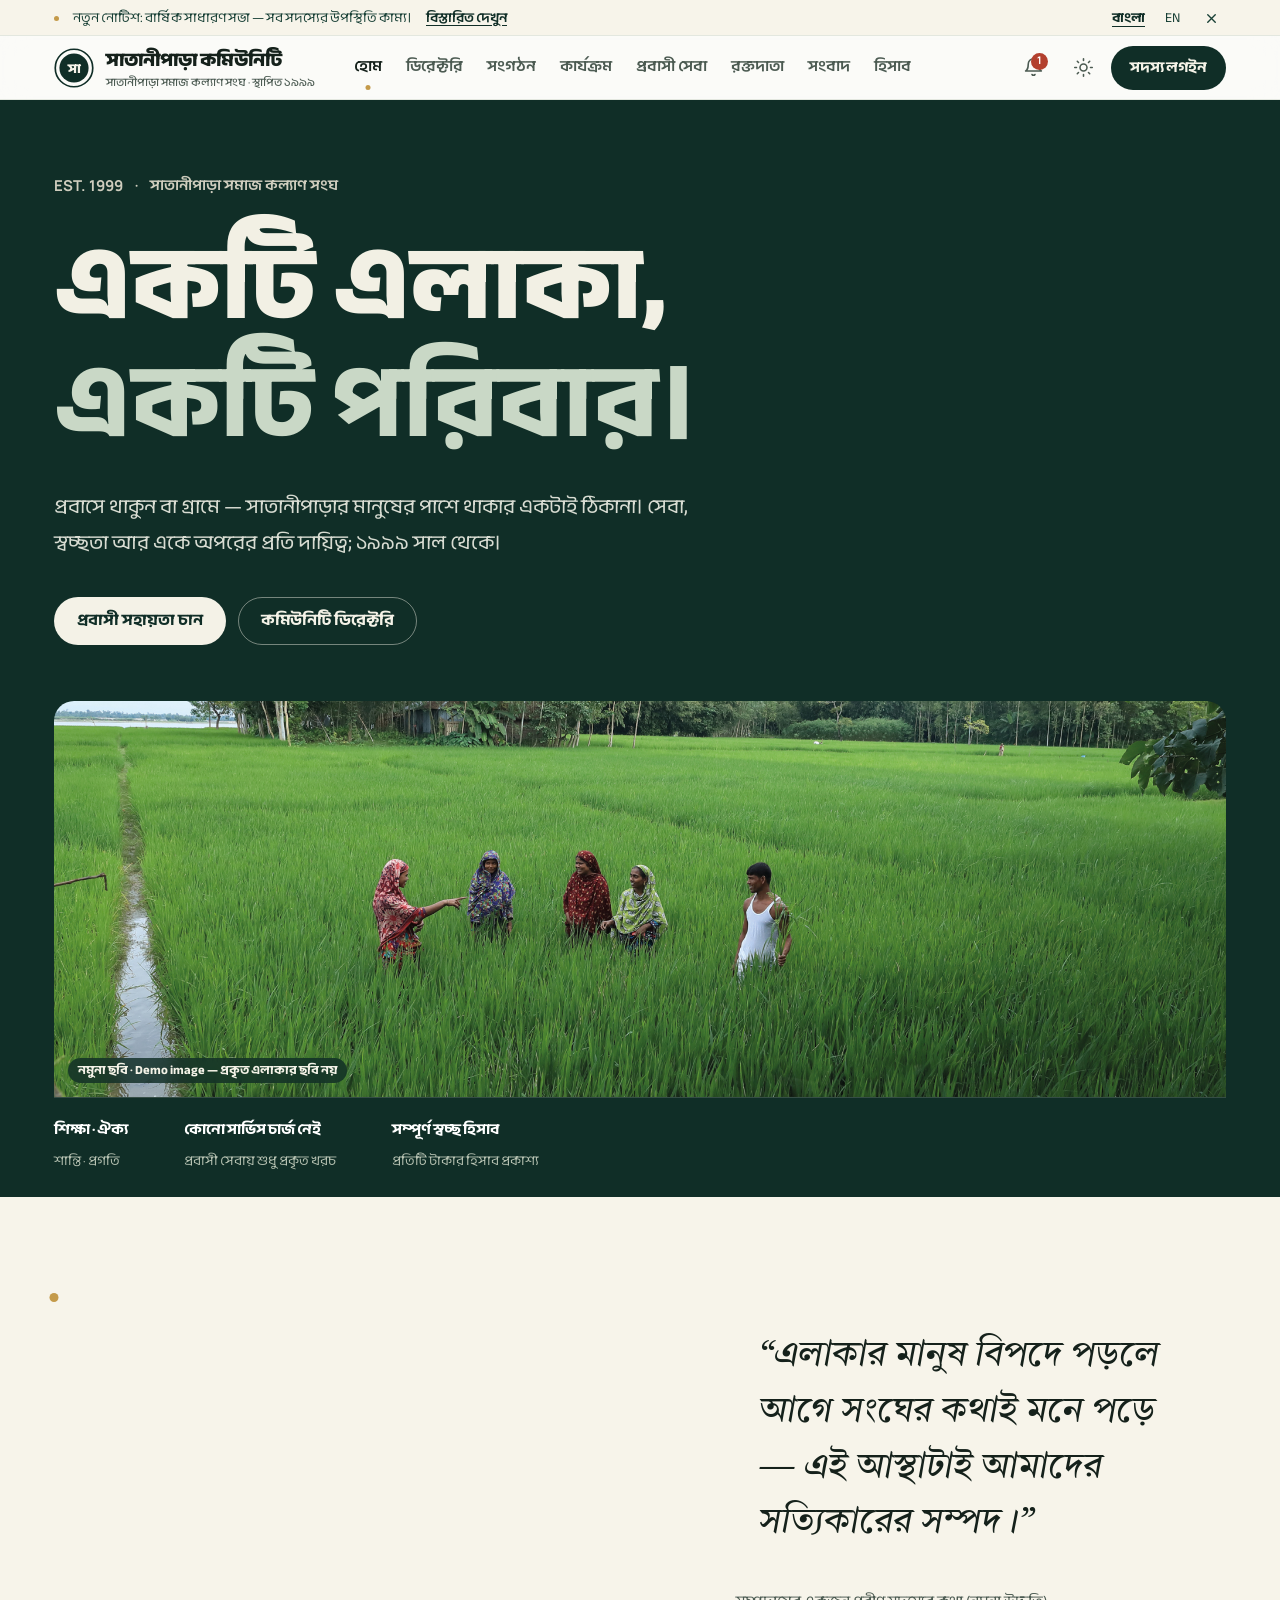
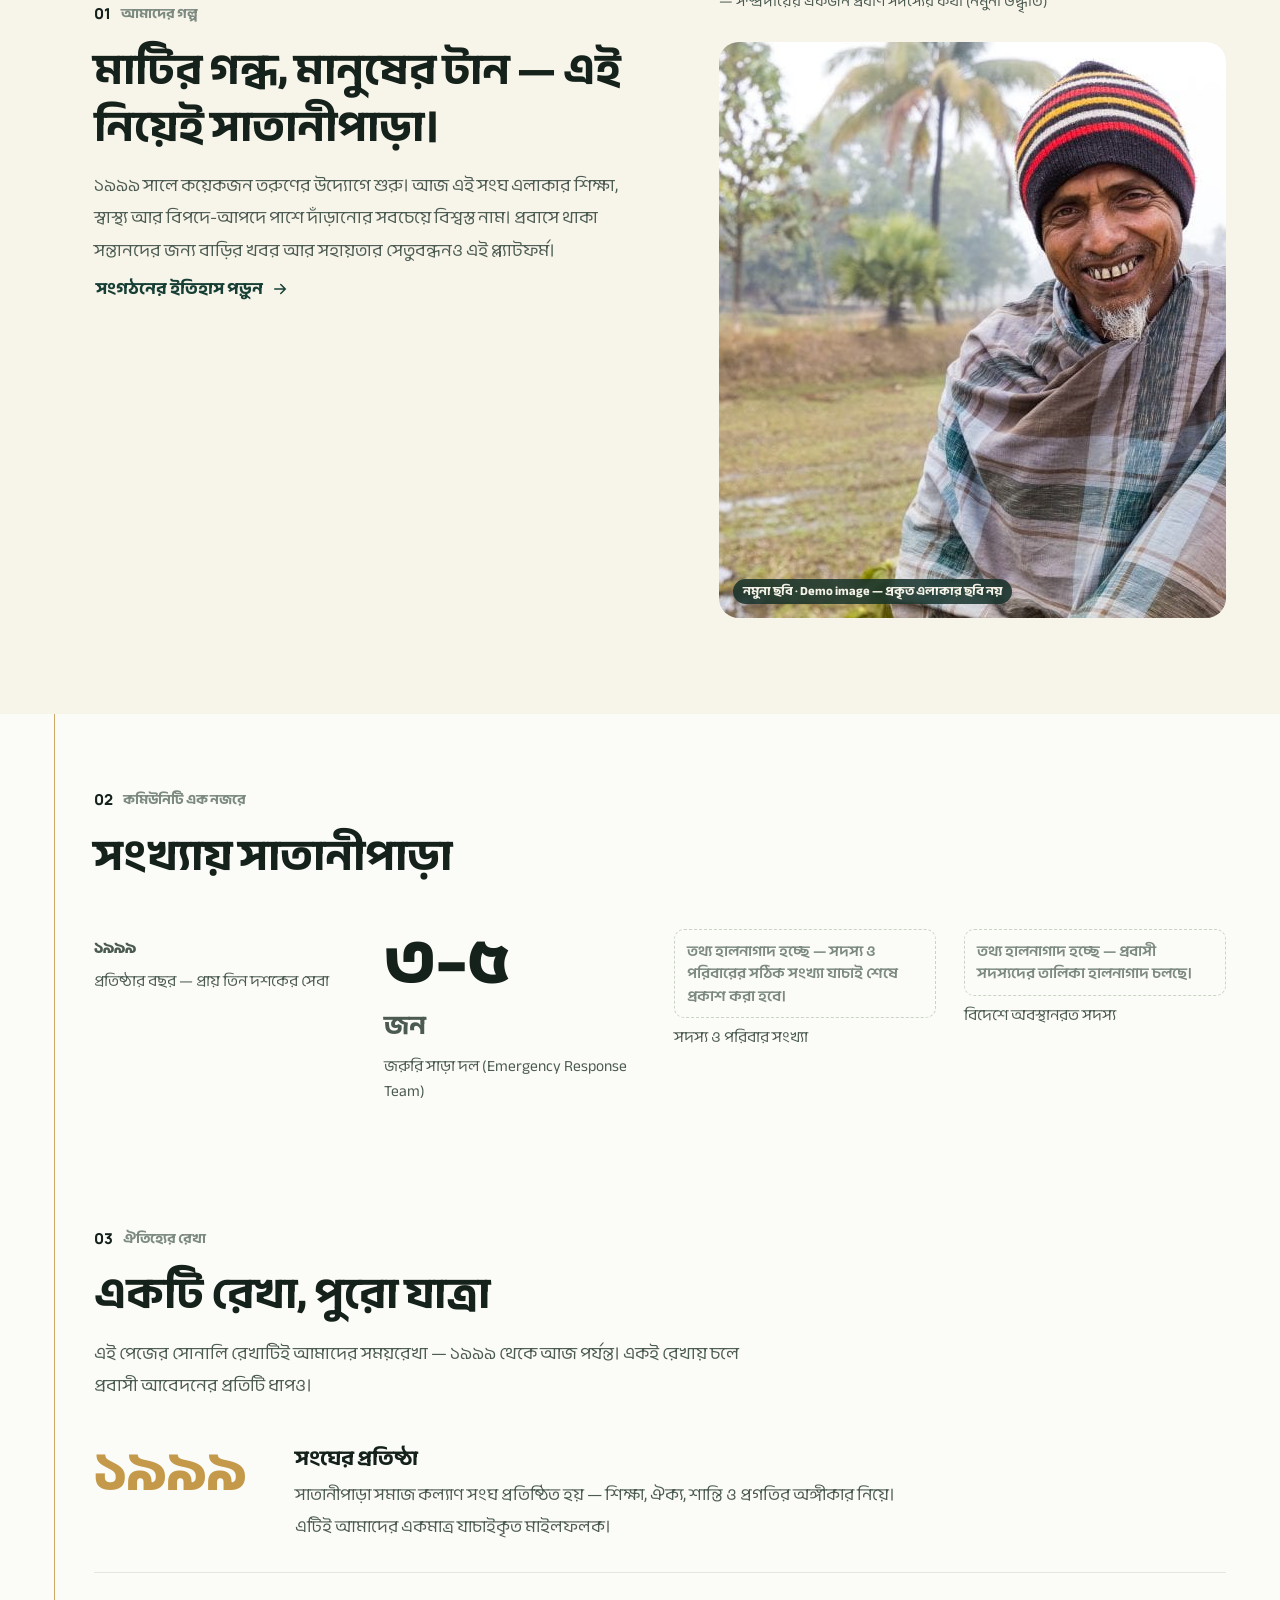
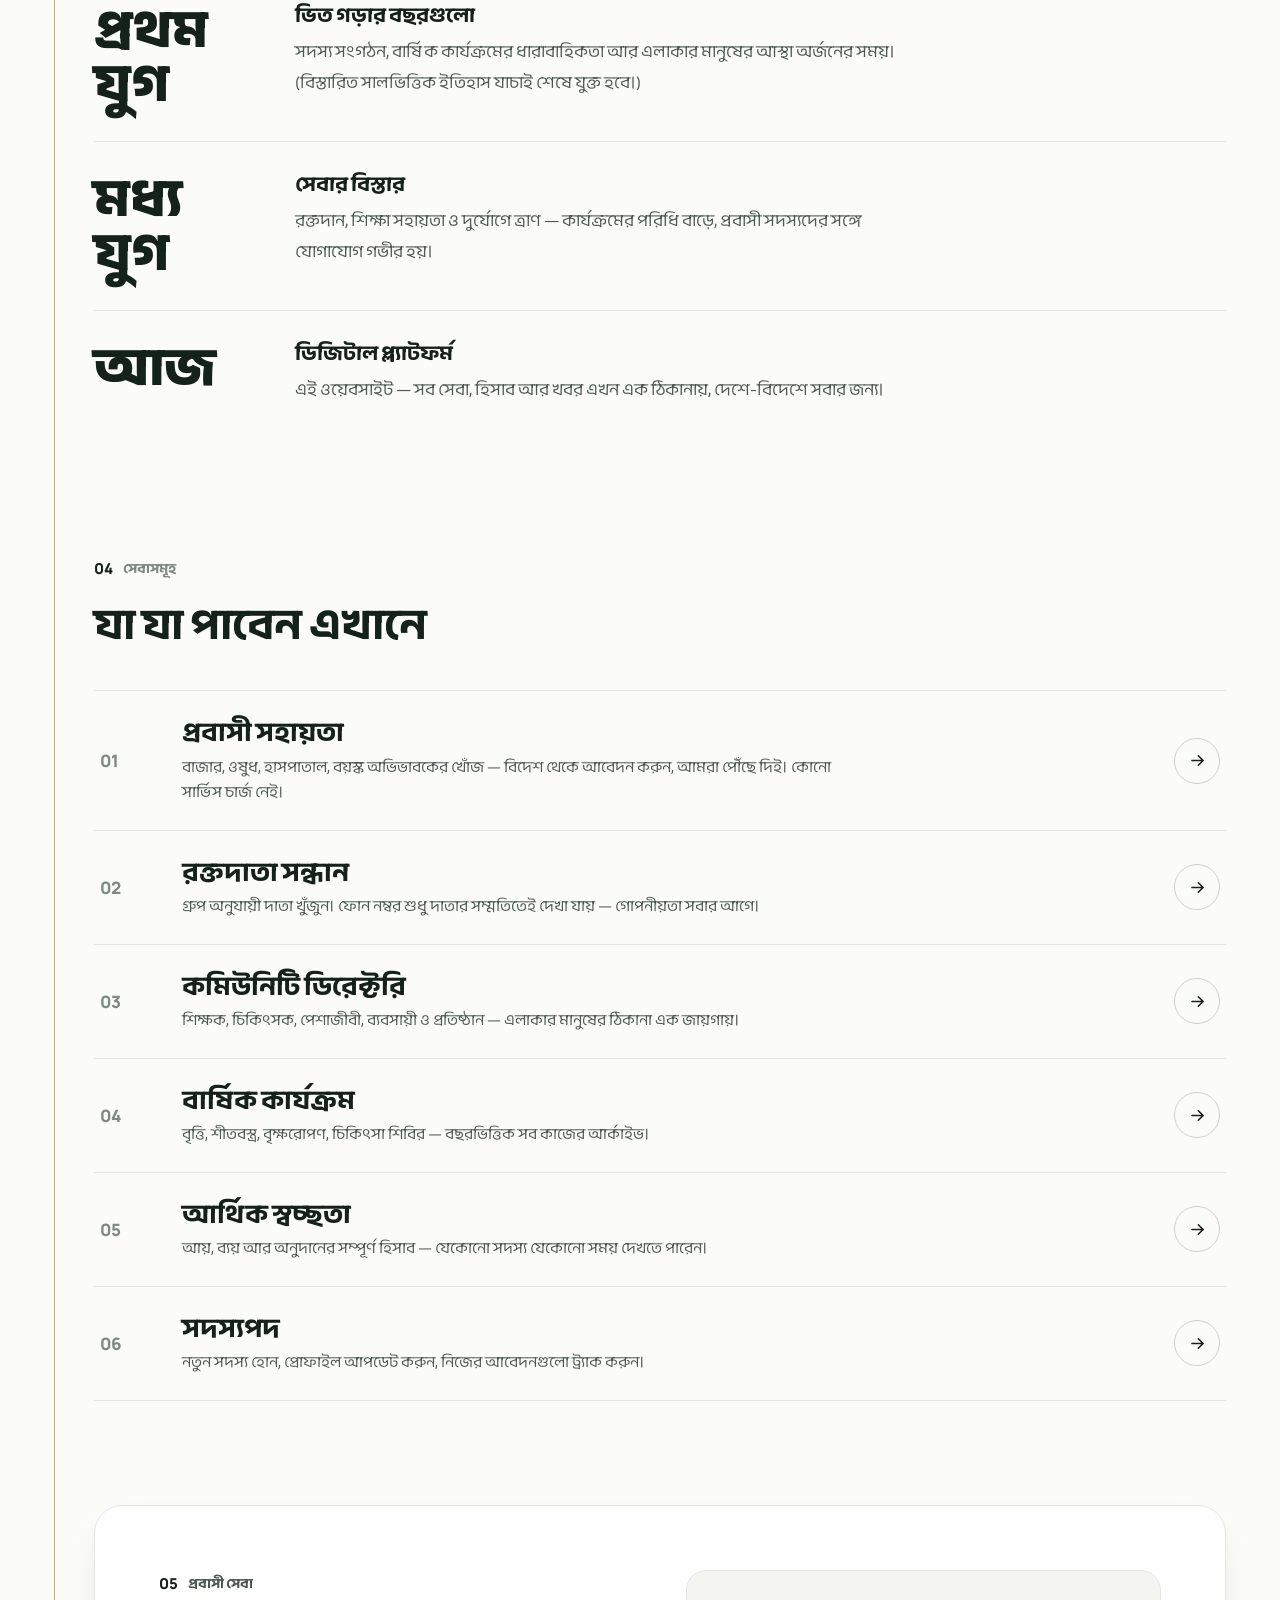
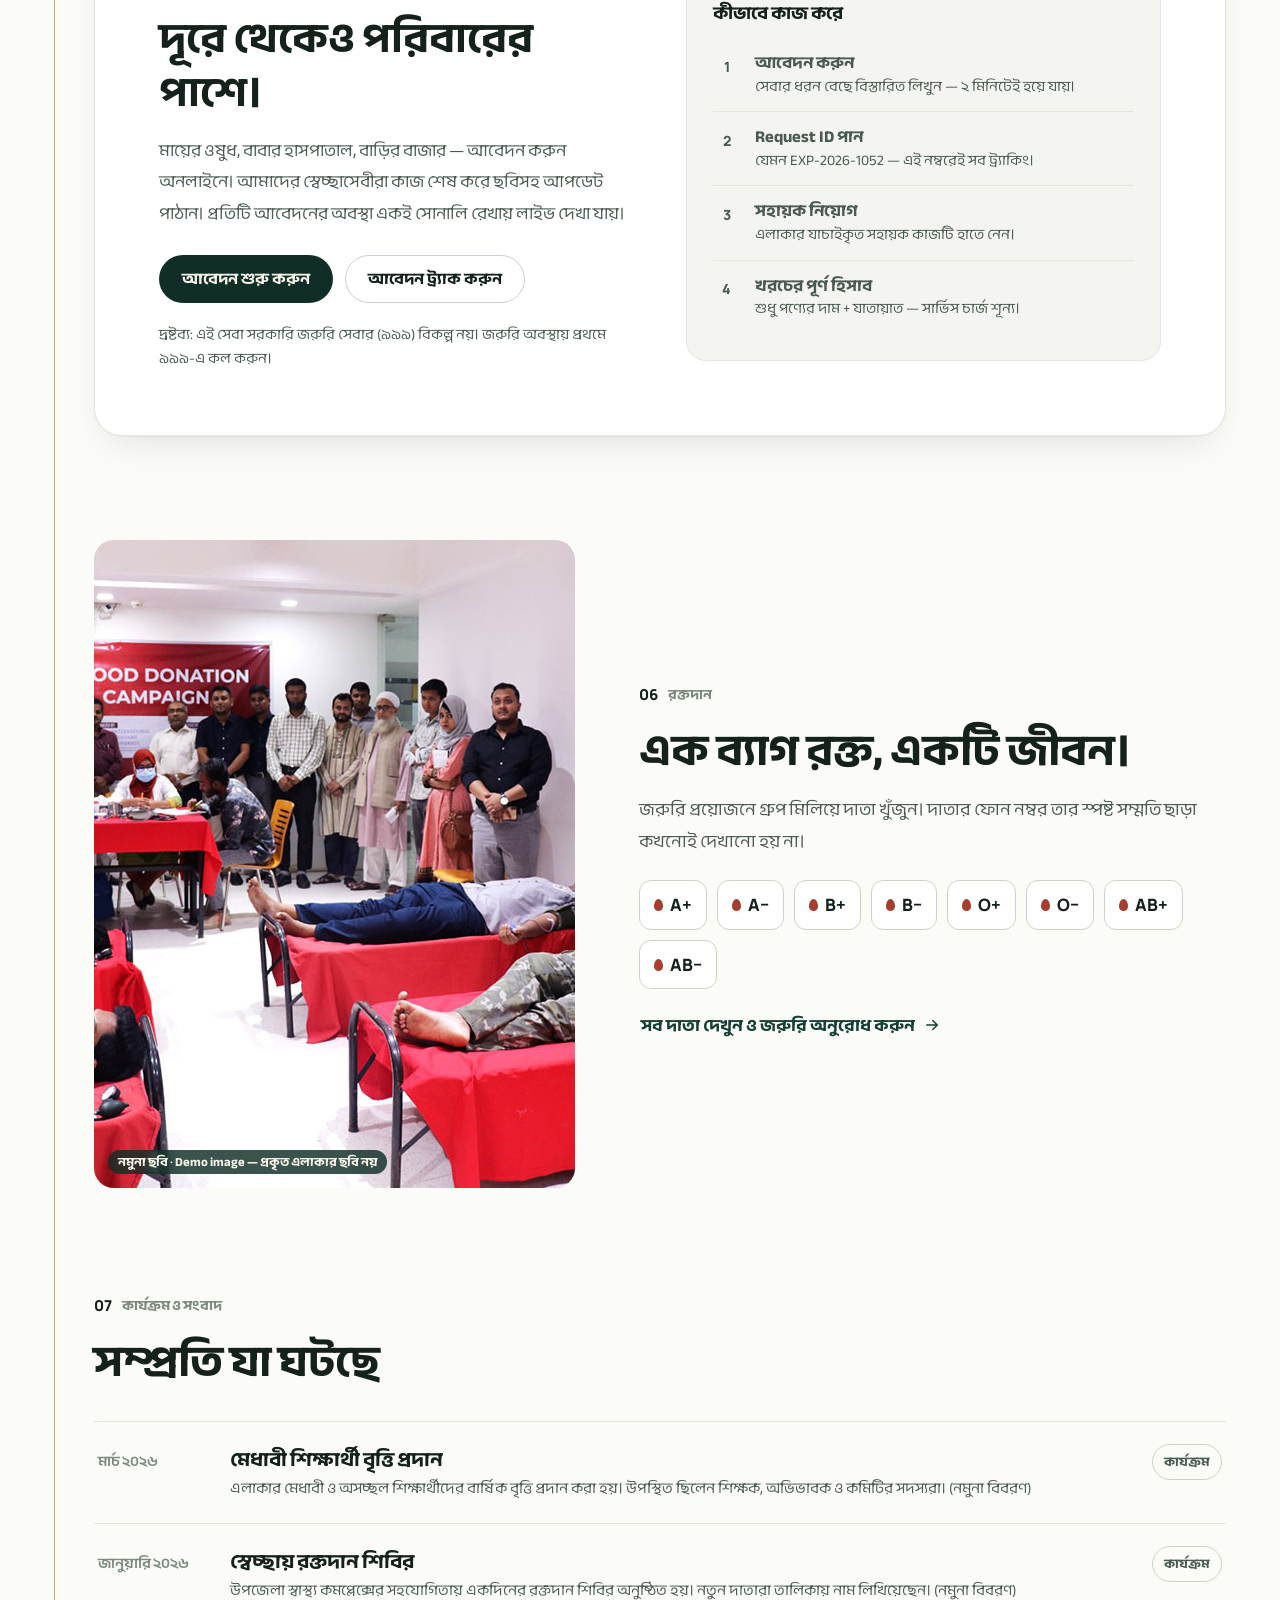
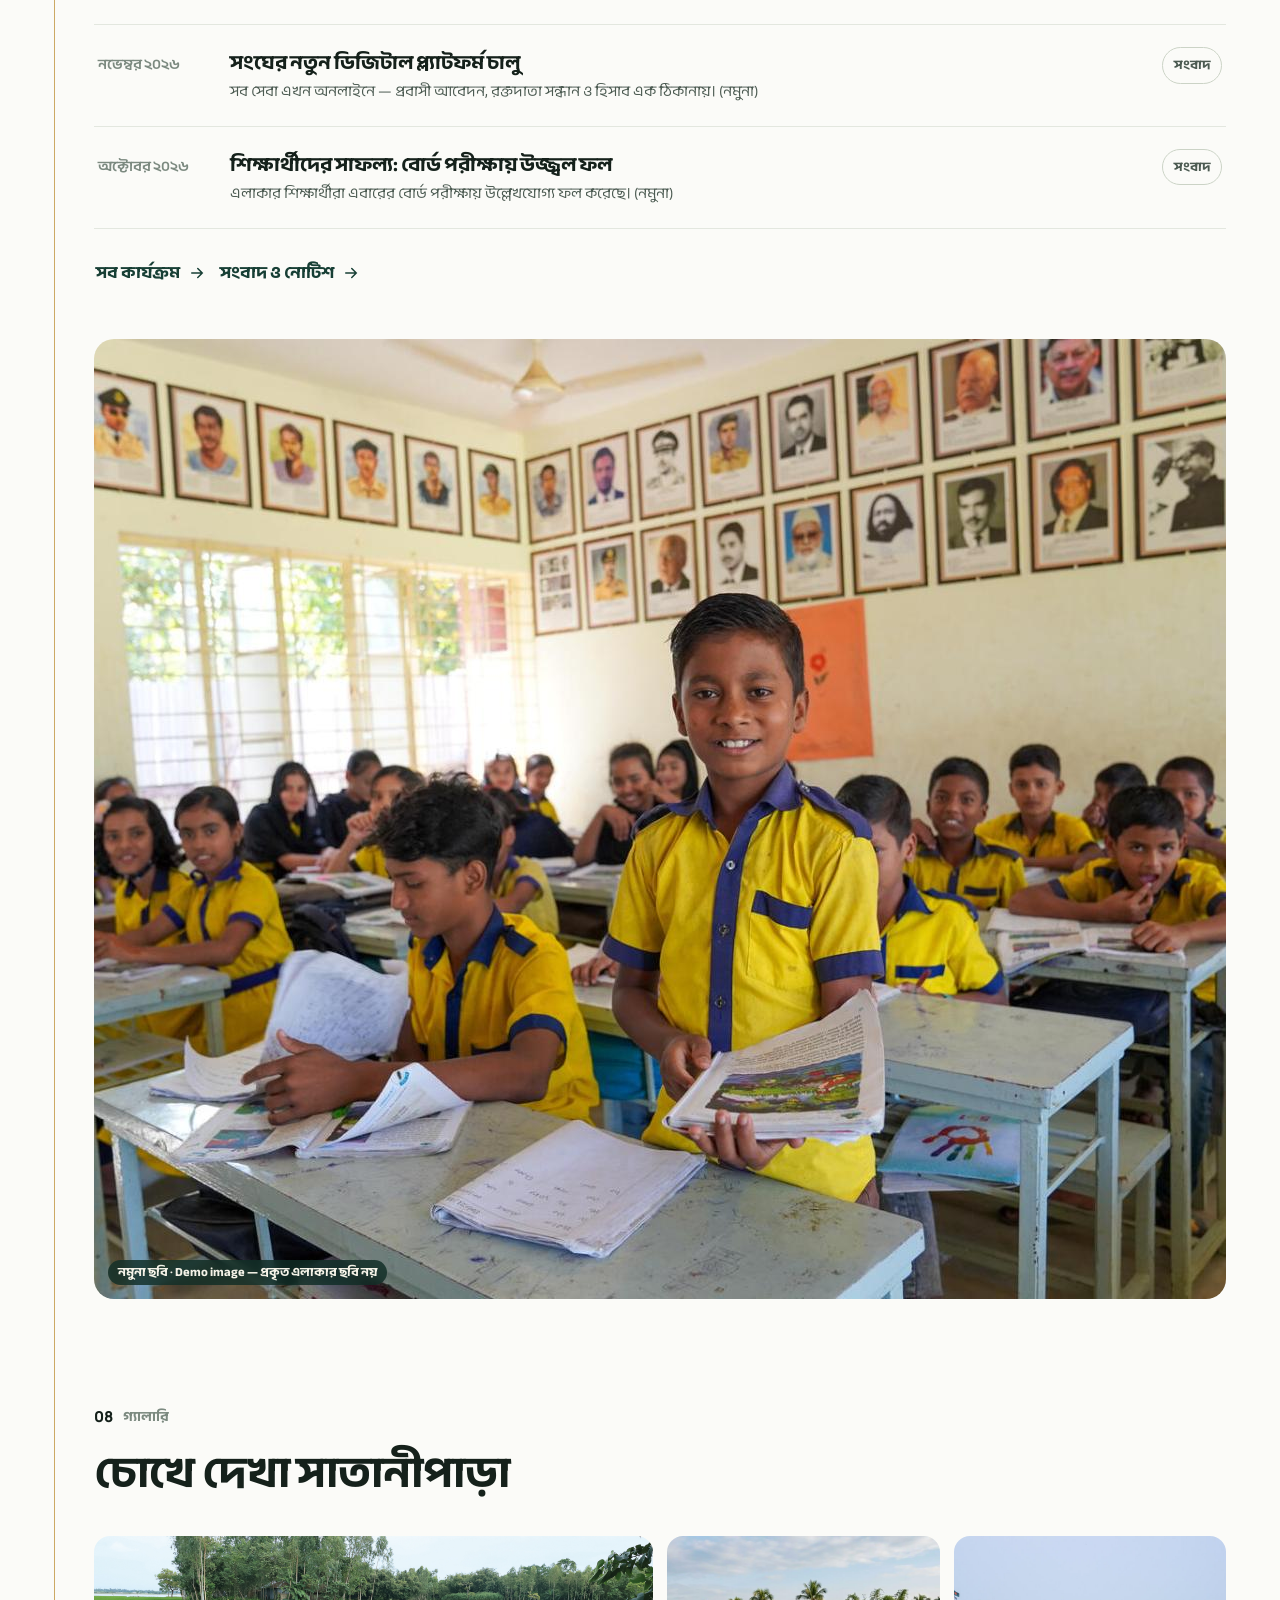
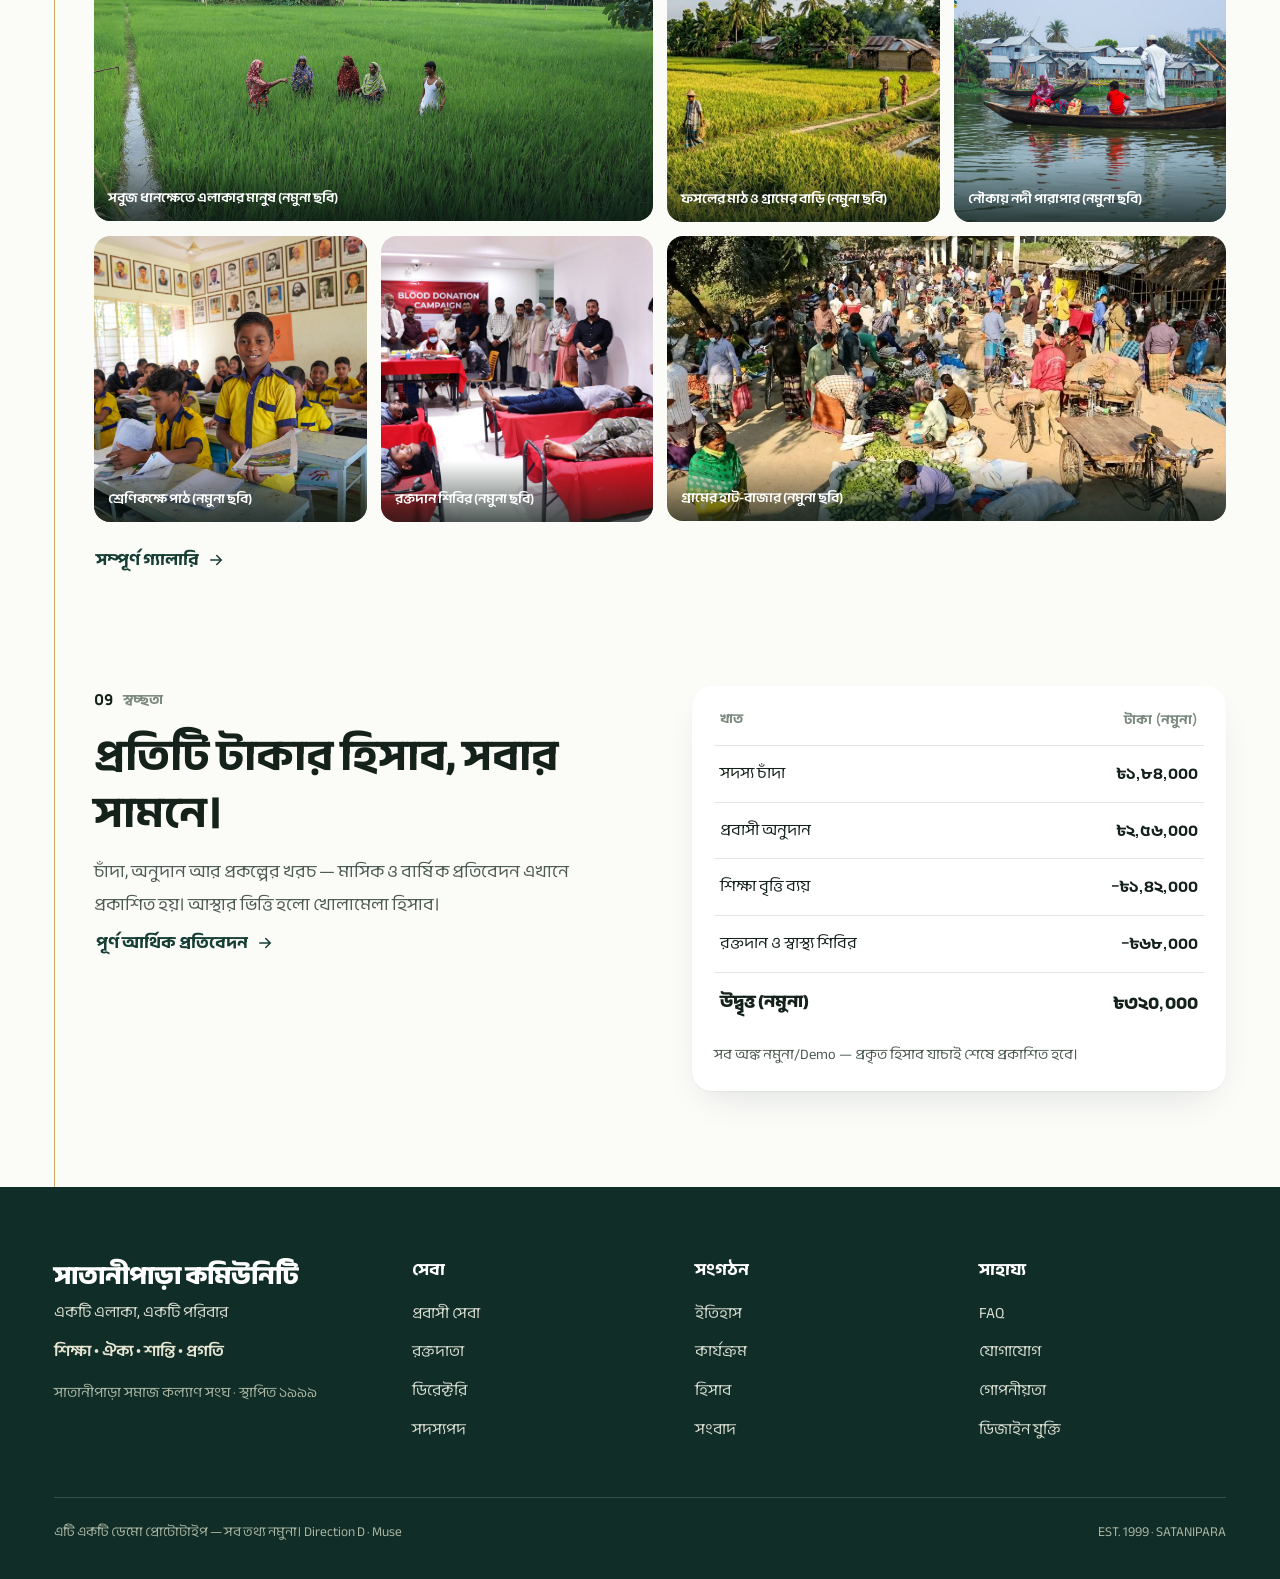
==== index.html @ 5dd30380 "Publish Direction D prototype as index.html" ====
<!doctype html>
<html lang="bn" data-theme="light">
<head>
<meta charset="utf-8" />
<meta name="viewport" content="width=device-width, initial-scale=1, viewport-fit=cover" />
<meta name="color-scheme" content="light dark" />
<link rel="icon" href="data:," />
<title>সাতানীপাড়া কমিউনিটি — Satanipara Community · Direction D</title>
<style>
/* Self-hosted type (SIL OFL): Anek Bangla variable · Tiro Bangla italic · Manrope variable */
@font-face{font-family:'Anek Bangla';font-style:normal;font-weight:100 900;font-stretch:62% 100%;font-display:swap;src:url([data-uri]) format('woff2');unicode-range:U+0951-0952, U+0964-0965, U+0980-09FE, U+1CD0, U+1CD2, U+1CD5-1CD6, U+1CD8, U+1CE1, U+1CEA, U+1CED, U+1CF2, U+1CF5-1CF7, U+200C-200D, U+20B9, U+25CC, U+A8F1, U+11DF0-11DF1;}
@font-face{font-family:'Anek Bangla';font-style:normal;font-weight:100 900;font-stretch:62% 100%;font-display:swap;src:url([data-uri]) format('woff2');unicode-range:U+0000-00FF, U+0131, U+0152-0153, U+02BB-02BC, U+02C6, U+02DA, U+02DC, U+0304, U+0308, U+0329, U+2000-206F, U+20AC, U+2122, U+2191, U+2193, U+2212, U+2215, U+FEFF, U+FFFD;}
@font-face{font-family:'Tiro Bangla';font-style:italic;font-weight:400;font-display:swap;src:url([data-uri]) format('woff2');unicode-range:U+0951-0952, U+0964-0965, U+0980-09FE, U+1CD0, U+1CD2, U+1CD5-1CD6, U+1CD8, U+1CE1, U+1CEA, U+1CED, U+1CF2, U+1CF5-1CF7, U+200C-200D, U+20B9, U+25CC, U+A8F1, U+11DF0-11DF1;}
@font-face{font-family:'Tiro Bangla';font-style:italic;font-weight:400;font-display:swap;src:url([data-uri]) format('woff2');unicode-range:U+0000-00FF, U+0131, U+0152-0153, U+02BB-02BC, U+02C6, U+02DA, U+02DC, U+0304, U+0308, U+0329, U+2000-206F, U+20AC, U+2122, U+2191, U+2193, U+2212, U+2215, U+FEFF, U+FFFD;}
@font-face{font-family:'Manrope';font-style:normal;font-weight:400 800;font-display:swap;src:url([data-uri]) format('woff2');unicode-range:U+0000-00FF, U+0131, U+0152-0153, U+02BB-02BC, U+02C6, U+02DA, U+02DC, U+0304, U+0308, U+0329, U+2000-206F, U+20AC, U+2122, U+2191, U+2193, U+2212, U+2215, U+FEFF, U+FFFD;}
</style>
<style>
/* ============ DIRECTION D — DESIGN TOKENS ============ */
:root{
  --bg:#FBFBF8;            /* cool white — default ground */
  --surface:#FFFFFF;       /* product sheets */
  --surface-2:#F4F5F0;
  --ivory:#F7F4EA;          /* story material only, capped */
  --forest:#102E27;         /* deep forest field */
  --forest-2:#173F35;
  --ink:#15211B;
  --ink-2:#4C5B52;
  --ink-3:#7C8A80;
  --line:#E3E7DF;
  --line-strong:#CBD3C6;
  --gold:#C49A4A;           /* the Meridian + point accents only */
  --gold-on-forest:#E4C98F;
  --red:#A63D2F;            /* blood group marks only */
  --ok:#2E7D4F;
  --warn:#9A6B12;
  --err:#B3402E;
  --shadow-sheet:0 1px 2px rgba(16,46,39,.05),0 16px 40px -16px rgba(16,46,39,.14);
  --shadow-pop:0 8px 32px -8px rgba(16,46,39,.22);
  --r-sheet:20px; --r-md:14px; --r-sm:10px;
  --font-bn:'Anek Bangla','Noto Sans Bengali','Hind Siliguri',sans-serif;
  --font-en:'Manrope','Anek Bangla',sans-serif;
  --font-quote:'Tiro Bangla','Noto Serif Bengali',serif;
  --nav-h:64px;
  --ease:cubic-bezier(.22,.8,.28,1);
}
:root[data-theme="dark"]{
  --bg:#0C130F; --surface:#131D17; --surface-2:#182420;
  --ivory:#17231C;
  --ink:#EDF2EC; --ink-2:#A9B8AD; --ink-3:#7E8F83;
  --line:#223128; --line-strong:#31453A;
  --shadow-sheet:0 1px 2px rgba(0,0,0,.4),0 16px 40px -16px rgba(0,0,0,.5);
  --shadow-pop:0 8px 32px -8px rgba(0,0,0,.6);
}
*{box-sizing:border-box}
[hidden]{display:none !important}
html{scroll-behavior:smooth}
html:focus-within{scroll-behavior:smooth}
body{
  margin:0;background:var(--bg);color:var(--ink);
  font-family:var(--font-bn);font-size:17px;line-height:1.85;font-weight:400;
  -webkit-font-smoothing:antialiased;text-rendering:optimizeLegibility;
}
[lang="en"] body,body.en{font-family:var(--font-en)}
img{max-width:100%;display:block}
a{color:inherit}
button{font:inherit;cursor:pointer;background:none;border:0;color:inherit}
input,select,textarea{font:inherit;color:inherit}
:focus{outline:none}
:focus-visible{outline:2px solid var(--forest-2);outline-offset:3px;border-radius:4px}
.on-forest :focus-visible{outline-color:var(--gold-on-forest)}
::selection{background:var(--forest);color:var(--ivory)}
h1,h2,h3,h4{margin:0;font-weight:700;line-height:1.28}
p{margin:0}
.wrap{max-width:1220px;margin-inline:auto;padding-inline:24px}
@media(max-width:640px){.wrap{padding-inline:18px}}
.skip{position:absolute;left:-999px;top:0;background:var(--forest);color:#fff;padding:10px 18px;z-index:200;border-radius:0 0 10px 0}
.skip:focus{left:0}

/* ============ ANNOUNCEMENT + NAV ============ */
.strip{background:var(--ivory);color:var(--forest-2);font-size:13.5px;line-height:1.5;height:36px;border-bottom:1px solid var(--line)}
:root[data-theme="dark"] .strip{background:#F7F4EA;color:#173F35} /* spec: ivory ground in both themes */
.strip .wrap{display:flex;align-items:center;gap:14px;height:36px;padding-block:0}
.strip .dotsep{width:5px;height:5px;border-radius:50%;background:var(--gold);flex:none} /* point accent */
.strip a{color:var(--forest);text-decoration:underline;text-underline-offset:3px;font-weight:600}
.strip .strip-right{margin-left:auto;display:flex;gap:16px;align-items:center;flex:none}
.strip button{color:var(--forest-2);font-size:13.5px;padding:4px 2px;min-height:30px}
.strip button[aria-pressed="true"]{color:var(--forest);font-weight:700;text-decoration:underline;text-underline-offset:4px}
.strip .strip-dismiss{width:30px;height:30px;min-height:30px;border-radius:50%;display:inline-flex;align-items:center;justify-content:center;flex:none;padding:0}
.strip .strip-dismiss:hover{background:rgba(16,46,39,.08)}
.strip .strip-dismiss svg{width:15px;height:15px}
@media(max-width:640px){.strip .strip-note{flex:1;min-width:0;white-space:nowrap;overflow:hidden;text-overflow:ellipsis}.strip .wrap{gap:10px}}

header.nav{
  position:sticky;top:0;z-index:90;height:var(--nav-h);
  background:color-mix(in srgb,var(--bg) 82%,transparent);
  backdrop-filter:blur(14px);-webkit-backdrop-filter:blur(14px);
  border-bottom:1px solid var(--line);
}
.nav-in{max-width:1220px;margin-inline:auto;padding-inline:24px;height:100%;display:flex;align-items:center;gap:20px}
.brand{display:flex;align-items:center;gap:12px;text-decoration:none;flex:none;min-height:48px}
.crest{width:40px;height:40px;flex:none}
.brand-name{font-weight:800;font-size:19px;line-height:1.15;letter-spacing:0}
.brand-sub{display:block;font-size:11.5px;color:var(--ink-2);line-height:1.2;font-weight:500}
.brand>span{min-width:0}
nav.main{display:flex;gap:2px;margin-left:8px}
nav.main a{
  position:relative;text-decoration:none;font-size:15.5px;font-weight:600;color:var(--ink-2);
  padding:10px 11px;min-height:44px;display:inline-flex;align-items:center;border-radius:8px;white-space:nowrap;
}
nav.main a:hover{color:var(--ink)}
nav.main a.active{color:var(--ink)}
nav.main a.active::after{content:"";position:absolute;left:50%;bottom:2px;transform:translateX(-50%);width:5px;height:5px;border-radius:50%;background:var(--gold)} /* active-nav dot */
.nav-actions{margin-left:auto;display:flex;align-items:center;gap:6px;flex:none}
.icon-btn{width:44px;height:44px;border-radius:50%;display:inline-flex;align-items:center;justify-content:center;color:var(--ink-2);position:relative}
.icon-btn:hover{background:var(--surface-2);color:var(--ink)}
.icon-btn svg{width:21px;height:21px}
.badge{position:absolute;top:7px;right:7px;min-width:17px;height:17px;border-radius:9px;background:var(--err);color:#fff;font-size:10.5px;font-weight:700;display:flex;align-items:center;justify-content:center;padding:0 4px;font-family:var(--font-en)}
.btn{
  display:inline-flex;align-items:center;justify-content:center;gap:9px;
  min-height:48px;padding:10px 22px;border-radius:999px;font-weight:700;font-size:16px;
  text-decoration:none;border:1px solid transparent;transition:transform .18s var(--ease),background .18s,border-color .18s;
  line-height:1.3;
}
.btn:active{transform:scale(.985)}
.btn-forest{background:var(--forest);color:#F4F2E7}
.btn-forest:hover{background:var(--forest-2)}
.btn-ghost{background:transparent;border-color:var(--line-strong);color:var(--ink)}
.btn-ghost:hover{border-color:var(--ink-3)}
.btn-light{background:#F4F2E7;color:var(--forest)}
.btn-light:hover{background:#fff}
.btn-outline-light{background:transparent;border-color:rgba(244,242,231,.45);color:#F4F2E7}
.btn-outline-light:hover{border-color:#F4F2E7}
.btn-sm{min-height:44px;padding:8px 18px;font-size:15px}
.btn-block{width:100%}
.btn[disabled]{opacity:.55;cursor:not-allowed}
.burger{display:none}
@media(max-width:1080px){nav.main{display:none}.burger{display:inline-flex}}
@media(max-width:640px){
  header.nav{height:56px}
  .nav-in{padding-inline:14px;gap:8px}
  .brand{gap:9px;min-width:0}
  .brand-sub{display:none}
  .brand-name{font-size:16.5px;white-space:nowrap;overflow:hidden;text-overflow:ellipsis}
  .crest{width:34px;height:34px}
  .nav-login{display:none}
  .nav-actions{gap:2px}
  .icon-btn{width:42px;height:42px}
}
/* mobile menu */
.mmenu{position:fixed;inset:0;z-index:120;display:none}
.mmenu.open{display:block}
.mmenu .scrim{position:absolute;inset:0;background:rgba(10,20,16,.5)}
.mmenu .panel{position:absolute;top:0;right:0;bottom:0;width:min(86vw,360px);background:var(--bg);padding:20px;overflow:auto;box-shadow:var(--shadow-pop)}
.mmenu a.mlink{display:flex;align-items:center;justify-content:space-between;min-height:52px;padding:6px 4px;font-size:18px;font-weight:600;text-decoration:none;border-bottom:1px solid var(--line)}
.mmenu a.mlink.active{font-weight:800}
.mmenu .mfoot{margin-top:22px;display:grid;gap:10px}

/* ============ VIEWS ============ */
.view{display:none}
.view.active{display:block;animation:viewin .38s var(--ease)}
@keyframes viewin{from{opacity:0;transform:translateY(6px)}to{opacity:1;transform:none}}
.page-head{padding:56px 0 8px}
.page-head h1{font-size:clamp(32px,5vw,52px);font-weight:800;line-height:1.2}
.page-head .lede{color:var(--ink-2);max-width:640px;margin-top:12px;font-size:18px}
.crumb{font-size:14px;color:var(--ink-3);margin-bottom:14px;font-weight:500}
.crumb a{text-decoration:none}.crumb a:hover{color:var(--ink)}

/* ============ HERO + THE MERIDIAN ============ */
.hero{background:var(--forest);color:#F2F0E4;position:relative;overflow:hidden}
.hero-in{max-width:1220px;margin-inline:auto;padding:72px 24px 0;min-height:min(92vh,880px);display:flex;flex-direction:column}
.hero-eyebrow{display:flex;align-items:center;gap:12px;font-size:15px;font-weight:600;color:#CFCDBE}
.hero-eyebrow .est{font-family:var(--font-en);font-weight:700}
.hero h1{
  font-size:clamp(46px,8.2vw,104px);font-weight:800;line-height:1.14;margin-top:26px;max-width:12em;
  font-stretch:78%;
}
.hero h1 .thin{font-weight:760;color:#C9D8C6}
.hero-sub{margin-top:26px;font-size:clamp(17px,2vw,20px);line-height:1.8;color:#D8DCD2;max-width:34em;font-weight:450}
.hero-cta{display:flex;gap:12px;flex-wrap:wrap;margin-top:36px}
.hero-photo{margin-top:auto;padding-top:56px;position:relative}
.hero-photo figure{margin:0;position:relative}
.hero-photo img{width:100%;height:clamp(240px,44vh,460px);object-fit:cover;border-radius:20px 20px 0 0}
.demo-tag{
  display:inline-flex;align-items:center;gap:6px;font-size:12.5px;font-weight:700;line-height:1;
  padding:6px 10px;border-radius:999px;background:rgba(16,46,39,.82);color:#F4F2E7;backdrop-filter:blur(4px);
}
figure .demo-tag{position:absolute;left:14px;bottom:14px}
.demo-tag.on-light{background:var(--surface-2);color:var(--ink-2);border:1px solid var(--line)}
.hero-meta{display:flex;gap:0;flex-wrap:wrap;border-top:1px solid rgba(244,242,231,.16);margin-top:0}
.hero-meta div{padding:18px 28px 22px 0;margin-right:28px}
.hero-meta b{display:block;font-size:15px;font-weight:700;color:#fff}
.hero-meta span{font-size:13.5px;color:#B9C4B4}
.hero-anim>*{opacity:0;transform:translateY(14px);animation:heroUp .6s var(--ease) forwards}
.hero-anim>*:nth-child(2){animation-delay:.08s}.hero-anim>*:nth-child(3){animation-delay:.16s}
.hero-anim>*:nth-child(4){animation-delay:.24s}.hero-anim>*:nth-child(5){animation-delay:.32s}
.hero-anim>*:nth-child(6){animation-delay:.4s}
@keyframes heroUp{to{opacity:1;transform:none}}
@media(max-width:640px){.hero-in{padding:44px 18px 0;min-height:0}.hero-photo{padding-top:36px}.hero-meta div{padding:14px 18px 18px 0;margin-right:18px}}

/* The Meridian — one 1px gold line running the home page */
.meridian{position:relative}
.meridian::before{
  content:"";position:absolute;top:0;bottom:0;width:1px;background:var(--gold);
  left:max(20px,calc(50vw - 586px));opacity:.85;
}
.meridian .mzone{position:relative}
.mnode{position:absolute;left:max(20px,calc(50vw - 586px));transform:translate(-50%,0);width:9px;height:9px;border-radius:50%;background:var(--gold);z-index:2}
/* mobile: the line runs inside the page gutter, so content needs no clearance offset */
@media(max-width:640px){.meridian::before{left:8px}.mnode{left:8px}}
.mpad{padding-left:52px}
@media(min-width:641px){.mpad{padding-left:64px}}
@media(max-width:960px) and (min-width:641px){.mpad{padding-left:40px}}
/* mobile: keep the wrap's 18px gutter — never zero the left inset (the Meridian line sits inside the gutter at 8px) */
@media(max-width:640px){.mpad{padding-left:18px}}

/* ============ SECTIONS (each its own composition) ============ */
section.blk{padding:96px 0}
@media(max-width:640px){section.blk{padding:64px 0}}
.kicker{font-size:14px;font-weight:700;color:var(--ink-3);display:flex;align-items:center;gap:10px}
.kicker .knum{font-family:var(--font-en);font-weight:800;color:var(--ink);font-size:15px}
.sec-title{font-size:clamp(28px,4.2vw,44px);font-weight:700;line-height:1.3;margin-top:14px;max-width:16em}
.sec-lede{color:var(--ink-2);margin-top:14px;max-width:38em;font-size:17.5px}
.more-link{display:inline-flex;align-items:center;gap:8px;font-weight:700;text-decoration:none;min-height:44px;padding:6px 2px;color:var(--forest-2)}
:root[data-theme="dark"] .more-link{color:#BFD6C6}
.more-link svg{width:18px;height:18px;transition:transform .2s var(--ease)}
.more-link:hover svg{transform:translateX(3px)}

/* story / ivory material */
.story-sec{background:var(--ivory)}
.story-grid{display:grid;grid-template-columns:1.05fr .95fr;gap:clamp(28px,5vw,72px);align-items:center}
@media(max-width:860px){.story-grid{grid-template-columns:1fr}}
.story-grid figure{margin:0;position:relative}
.story-grid img{border-radius:var(--r-sheet);aspect-ratio:4/3.4;object-fit:cover;width:100%}
.pull-quote{font-family:var(--font-quote);font-style:italic;font-size:clamp(24px,3.4vw,36px);line-height:1.55;font-weight:400}
.pull-quote + figcaption{margin-top:16px;font-family:var(--font-bn);font-style:normal;font-size:15px;color:var(--ink-2)}

/* stats — integrated type row, no cards */
.stats-row{display:grid;grid-template-columns:repeat(4,1fr);gap:28px;margin-top:8px}
@media(max-width:860px){.stats-row{grid-template-columns:repeat(2,1fr)}}
.stat b{font-size:clamp(40px,5.4vw,64px);font-weight:800;line-height:1.05;display:block;font-stretch:82%}
.stat b .unit{font-size:.42em;font-weight:700;color:var(--ink-2)}
.stat span{display:block;margin-top:8px;color:var(--ink-2);font-size:15.5px;line-height:1.6}
.stat .updating{font-size:15px;color:var(--ink-3);font-weight:600;border:1px dashed var(--line-strong);border-radius:10px;padding:10px 12px;line-height:1.5}

/* heritage timeline on the Meridian */
.heritage{position:relative;margin-top:14px}
.hrow{display:grid;grid-template-columns:150px 1fr;gap:clamp(20px,4vw,56px);padding:30px 0;border-bottom:1px solid var(--line)}
.hrow:last-child{border-bottom:0}
.hrow .yr{font-size:clamp(34px,4.6vw,54px);font-weight:800;line-height:1;font-stretch:80%}
.hrow .yr.goldnum{color:var(--gold)} /* one large gold numeral accent */
.hrow h3{font-size:21px;margin-bottom:6px}
.hrow p{color:var(--ink-2);max-width:36em}
@media(max-width:640px){.hrow{grid-template-columns:1fr;gap:8px}}

/* service index — product-style rows */
.index-list{margin-top:36px;border-top:1px solid var(--line)}
.irow{
  display:grid;grid-template-columns:64px 1fr auto;gap:18px;align-items:center;
  padding:24px 6px;border-bottom:1px solid var(--line);text-decoration:none;min-height:88px;
  transition:background .18s;
}
.irow:hover{background:var(--surface)}
.irow .inum{font-family:var(--font-en);font-weight:800;font-size:17px;color:var(--ink-3)}
.irow h3{font-size:clamp(20px,2.6vw,27px);font-weight:700;line-height:1.35}
.irow p{color:var(--ink-2);font-size:15.5px;line-height:1.65;margin-top:3px;max-width:44em}
.irow .arr{width:46px;height:46px;border:1px solid var(--line-strong);border-radius:50%;display:flex;align-items:center;justify-content:center;flex:none;transition:background .18s,color .18s,border-color .18s}
.irow:hover .arr{background:var(--forest);color:#F4F2E7;border-color:var(--forest)}
.irow .arr svg{width:19px;height:19px}
@media(max-width:640px){.irow{grid-template-columns:1fr auto}.irow .inum{display:none}}

/* dark service band (expatriate) */
.band{background:var(--forest);color:#EFF0E4;border-radius:28px;padding:clamp(30px,5vw,64px);position:relative;overflow:hidden}
.band h2{color:#fff;font-size:clamp(28px,4vw,42px);line-height:1.3}
.band p{color:#CBD5C6}
/* light service band (home expatriate) — keeps forest to hero + footer only */
.band-light{background:var(--surface);border:1px solid var(--line);color:var(--ink);box-shadow:var(--shadow-sheet)}
.band-light h2{color:var(--ink)}
.band-light p{color:var(--ink-2)}
.band-light .sheet{background:var(--surface-2);box-shadow:none;border:1px solid var(--line)}
:root[data-theme="dark"] .band-light .sheet{background:var(--surface-2);color:var(--ink)}
:root[data-theme="dark"] .band-light .sheet .mini-step span{color:var(--ink-2)}
:root[data-theme="dark"] .band-light .sheet .mini-step{border-color:var(--line)}
:root[data-theme="dark"] .band-light .sheet .n{background:var(--surface)}
.band-grid{display:grid;grid-template-columns:1fr 1fr;gap:clamp(28px,4vw,56px);align-items:start}
@media(max-width:900px){.band-grid{grid-template-columns:1fr}}
.sheet{background:var(--surface);color:var(--ink);border-radius:var(--r-sheet);box-shadow:var(--shadow-sheet);padding:26px}
/* mobile: bands and sheets keep modest inner padding so text uses the width */
@media(max-width:640px){.band{padding:26px 18px;border-radius:22px}.sheet{padding:20px}.sheet{padding-inline:18px !important}}
:root[data-theme="dark"] .band .sheet{background:#F7F6EF;color:#15211B} /* product sheet stays light inside dark band */
:root[data-theme="dark"] .band .sheet .muted{color:#4C5B52}
:root[data-theme="dark"] .band .sheet input,:root[data-theme="dark"] .band .sheet select,:root[data-theme="dark"] .band .sheet textarea{background:#fff;border-color:#D8DCD2;color:#15211B}
.mini-steps{display:grid;gap:0;margin-top:8px}
.mini-step{display:flex;gap:14px;padding:13px 0;border-bottom:1px solid var(--line)}
.mini-step:last-child{border:0}
.mini-step .n{font-family:var(--font-en);font-weight:800;font-size:14px;width:28px;height:28px;border-radius:50%;background:var(--surface-2);display:flex;align-items:center;justify-content:center;flex:none;margin-top:2px}
:root[data-theme="dark"] .band .sheet .n{background:#ECEEE6}
.mini-step b{font-size:16.5px;display:block;line-height:1.45}
.mini-step span{font-size:14.5px;color:var(--ink-2);line-height:1.6;display:block}
:root[data-theme="dark"] .band .sheet .mini-step span{color:#4C5B52}
:root[data-theme="dark"] .band .sheet .mini-step{border-color:#E0E3D8}

/* blood strip */
.blood-flex{display:grid;grid-template-columns:.9fr 1.1fr;gap:clamp(28px,5vw,72px);align-items:center}
@media(max-width:860px){.blood-flex{grid-template-columns:1fr}}
.blood-flex figure{margin:0;position:relative}
.blood-flex img{border-radius:var(--r-sheet);aspect-ratio:4/3;object-fit:cover;width:100%}
.groups{display:flex;flex-wrap:wrap;gap:10px;margin-top:22px}
.gchip{
  min-width:58px;min-height:48px;padding:8px 14px;border:1px solid var(--line-strong);border-radius:12px;
  font-family:var(--font-en);font-weight:800;font-size:17px;background:var(--surface);
  display:inline-flex;align-items:center;justify-content:center;gap:7px;text-decoration:none;
}
.gchip .drop{width:9px;height:12px;background:var(--red);border-radius:50% 50% 50% 50%/62% 62% 38% 38%;flex:none}
.gchip:hover{border-color:var(--ink-3)}

/* editorial list (news / activities) */
.ed-list{margin-top:30px}
.ed-row{display:grid;grid-template-columns:110px 1fr auto;gap:22px;padding:22px 4px;border-bottom:1px solid var(--line);text-decoration:none;align-items:baseline;min-height:76px}
.ed-row:first-child{border-top:1px solid var(--line)}
.ed-row time{font-size:14.5px;color:var(--ink-3);font-weight:600;line-height:1.5}
.ed-row h3{font-size:20px;font-weight:700;line-height:1.45}
.ed-row p{color:var(--ink-2);font-size:15px;line-height:1.65;margin-top:2px}
.ed-row .tag{font-size:13px;font-weight:700;color:var(--ink-2);border:1px solid var(--line-strong);padding:5px 11px;border-radius:999px;white-space:nowrap}
@media(max-width:640px){.ed-row{grid-template-columns:1fr;gap:6px}.ed-row .tag{justify-self:start}}

/* gallery */
.gal{display:grid;grid-template-columns:repeat(4,1fr);gap:14px;margin-top:34px}
.gal button{padding:0;border-radius:16px;overflow:hidden;position:relative;aspect-ratio:1/1.05;background:var(--surface-2)}
.gal button.wide{grid-column:span 2;aspect-ratio:2.06/1.05}
.gal img{width:100%;height:100%;object-fit:cover;transition:transform .5s var(--ease)}
.gal button:hover img{transform:scale(1.04)}
.gal figcaption{position:absolute;left:0;right:0;bottom:0;padding:26px 14px 10px;font-size:13.5px;font-weight:600;color:#fff;text-align:left;background:linear-gradient(transparent,rgba(10,24,19,.72))}
@media(max-width:860px){.gal{grid-template-columns:repeat(2,1fr)}.gal button.wide{grid-column:span 2}}

/* finance preview */
.fin-flex{display:grid;grid-template-columns:1fr 1fr;gap:clamp(28px,5vw,72px);align-items:start}
@media(max-width:860px){.fin-flex{grid-template-columns:1fr}}
table.ledger{width:100%;border-collapse:collapse;font-size:16px}
table.ledger th,table.ledger td{padding:13px 6px;border-bottom:1px solid var(--line);text-align:left;vertical-align:top}
table.ledger th{font-size:13.5px;color:var(--ink-3);font-weight:700}
table.ledger td.num,table.ledger th.num{text-align:right;font-family:var(--font-en);font-weight:700;white-space:nowrap}
table.ledger tr.total td{border-bottom:0;font-weight:800;font-size:17.5px}
.muted{color:var(--ink-2)}
.small{font-size:14.5px;line-height:1.65}

/* footer */
footer.site{background:var(--forest);color:#D9DCD0;margin-top:0}
.foot-in{max-width:1220px;margin-inline:auto;padding:72px 24px 34px}
.foot-top{display:grid;grid-template-columns:1.3fr 1fr 1fr 1fr;gap:36px}
@media(max-width:900px){.foot-top{grid-template-columns:1fr 1fr}}
@media(max-width:520px){.foot-top{grid-template-columns:1fr}}
@media(max-width:640px){.foot-in{padding:52px 18px 30px}}
footer.site h3{color:#fff;font-size:17px;margin-bottom:14px}
footer.site a{color:#D9DCD0;text-decoration:none;display:block;padding:5px 0;min-height:32px;font-size:15.5px}
footer.site a:hover{color:#fff}
.foot-brand{font-size:26px;font-weight:800;color:#fff;line-height:1.3}
.foot-slogan{color:var(--gold-on-forest);font-weight:600;margin-top:10px;font-size:16px} /* ≥32px rule: slogan set large? keep ivory instead */
.foot-slogan{color:#E7E4D2}
.foot-bottom{border-top:1px solid rgba(244,242,231,.16);margin-top:48px;padding-top:22px;display:flex;gap:16px;flex-wrap:wrap;justify-content:space-between;font-size:13.5px;color:#A9B4A2}

/* ============ FORMS / PRODUCT UI ============ */
.field{margin-bottom:18px}
.field label{display:block;font-weight:700;font-size:15.5px;margin-bottom:7px;line-height:1.5}
.field .hint{font-size:13.5px;color:var(--ink-3);font-weight:500}
.field input,.field select,.field textarea{
  width:100%;min-height:52px;padding:12px 15px;border:1px solid var(--line-strong);border-radius:12px;
  background:var(--surface);font-size:16.5px;line-height:1.5;
}
.field textarea{min-height:110px;resize:vertical}
.field input:focus,.field select:focus,.field textarea:focus{border-color:var(--forest-2);outline:2px solid color-mix(in srgb,var(--forest-2) 30%,transparent);outline-offset:0}
.field .err-msg{display:none;color:var(--err);font-size:14px;font-weight:600;margin-top:6px;line-height:1.5}
.field.invalid input,.field.invalid select,.field.invalid textarea{border-color:var(--err)}
.field.invalid .err-msg{display:block}
.frow{display:grid;grid-template-columns:1fr 1fr;gap:16px}
@media(max-width:640px){.frow{grid-template-columns:1fr}}
.check{display:flex;gap:12px;align-items:flex-start;padding:12px 0;cursor:pointer;min-height:48px}
.check input{width:22px;height:22px;flex:none;margin-top:3px;accent-color:var(--forest)}
.check span{font-size:15.5px;line-height:1.6}
.seg{display:flex;background:var(--surface-2);border-radius:12px;padding:4px;gap:4px;flex-wrap:wrap}
.seg button{min-height:44px;padding:8px 16px;border-radius:9px;font-weight:600;font-size:15px;color:var(--ink-2);flex:1;white-space:nowrap}
.seg button[aria-pressed="true"]{background:var(--surface);color:var(--ink);box-shadow:0 1px 4px rgba(16,46,39,.12);font-weight:700}
.chips{display:flex;gap:8px;flex-wrap:wrap}
.chip-btn{min-height:44px;padding:8px 16px;border:1px solid var(--line-strong);border-radius:999px;font-weight:600;font-size:15px;background:var(--surface)}
.chip-btn[aria-pressed="true"]{background:var(--forest);color:#F4F2E7;border-color:var(--forest)}
.searchbar{display:flex;gap:10px;flex-wrap:wrap}
.searchbar .grow{flex:1;min-width:220px;position:relative}
.searchbar input{width:100%;min-height:52px;padding:12px 16px 12px 46px;border:1px solid var(--line-strong);border-radius:999px;background:var(--surface);font-size:16.5px}
.searchbar .grow svg{position:absolute;left:16px;top:50%;transform:translateY(-50%);width:20px;height:20px;color:var(--ink-3)}
.searchbar select{min-height:52px;padding:10px 14px;border:1px solid var(--line-strong);border-radius:999px;background:var(--surface);font-size:15.5px;font-weight:600}
.alert{border-radius:14px;padding:16px 18px;font-size:15.5px;line-height:1.7;margin-bottom:20px}
.alert-warn{background:#FBF3DF;color:#5F4708;border:1px solid #E8D9A8}
:root[data-theme="dark"] .alert-warn{background:#2A2210;color:#EBD9A0;border-color:#4A3D16}
.alert-info{background:var(--surface-2);color:var(--ink);border:1px solid var(--line)}
.alert b{font-weight:800}
.notice-line{display:flex;gap:10px;align-items:flex-start;font-size:15px;line-height:1.65;color:var(--ink-2)}
.notice-line svg{width:19px;height:19px;flex:none;margin-top:4px;color:var(--ink-3)}

/* steps progress */
.steps{display:flex;gap:6px;margin:26px 0 30px}
.steps i{height:5px;border-radius:3px;background:var(--line);flex:1}
.steps i.done{background:var(--forest-2)}
.step-pane{display:none}.step-pane.on{display:block;animation:viewin .3s var(--ease)}

/* Meridian tracking timeline */
.track{position:relative;margin:10px 0 6px;padding-left:34px}
.track::before{content:"";position:absolute;left:8px;top:10px;bottom:10px;width:1px;background:var(--gold)} /* the Meridian, tracking instance */
.tstep{position:relative;padding:0 0 26px}
.tstep:last-child{padding-bottom:4px}
.tstep .tdot{position:absolute;left:-34px;top:5px;width:17px;height:17px;border-radius:50%;background:var(--bg);border:2px solid var(--line-strong)}
.tstep.done .tdot{background:var(--forest);border-color:var(--forest)}
.tstep.now .tdot{background:var(--gold);border-color:var(--gold);box-shadow:0 0 0 5px color-mix(in srgb,var(--gold) 22%,transparent)} /* status dot accent */
.tstep b{font-size:17.5px;display:block;line-height:1.45}
.tstep span{font-size:14.5px;color:var(--ink-2);line-height:1.6;display:block}
.tstep.todo{opacity:.62}
/* mini Meridian timeline (success pane) */
.track.mini{margin:18px 0 2px}
.track.mini .tstep{padding-bottom:15px}
.track.mini .tstep:last-child{padding-bottom:2px}
.track.mini .tstep b{font-size:15.5px}
.track.mini .tstep span{font-size:13.5px}

/* directory / donor rows */
.dlist{margin-top:26px}
.drow{display:grid;grid-template-columns:52px 1fr auto;gap:16px;align-items:center;padding:18px 4px;border-bottom:1px solid var(--line)}
@media(max-width:640px){.drow{gap:12px;padding:16px 2px}}
.drow:first-child{border-top:1px solid var(--line)}
.avatar{width:52px;height:52px;border-radius:50%;background:var(--forest);color:#EDEBE0;display:flex;align-items:center;justify-content:center;font-weight:800;font-size:19px;flex:none}
.avatar.soft{background:var(--surface-2);color:var(--ink)}
.drow h3{font-size:18px;line-height:1.4}
.drow p{font-size:14.5px;color:var(--ink-2);line-height:1.6}
.drow .side{text-align:right;display:grid;gap:6px;justify-items:end}
.bgroup{font-family:var(--font-en);font-weight:800;font-size:19px;color:var(--red)}
.pill{display:inline-flex;align-items:center;gap:6px;font-size:13px;font-weight:700;padding:5px 11px;border-radius:999px;background:var(--surface-2);color:var(--ink-2);line-height:1.3}
.pill.ok{background:color-mix(in srgb,var(--ok) 14%,var(--surface));color:var(--ok)}
.pill.warn{background:#FBF3DF;color:var(--warn)}
.pill.err{background:color-mix(in srgb,var(--err) 12%,var(--surface));color:var(--err)}
.empty{padding:56px 20px;text-align:center;color:var(--ink-2)}
.empty b{display:block;font-size:20px;color:var(--ink);margin-bottom:6px}
.skel{border-radius:12px;background:var(--surface-2);height:74px;margin-bottom:10px;position:relative;overflow:hidden}
.skel::after{content:"";position:absolute;inset:0;background:linear-gradient(90deg,transparent,color-mix(in srgb,var(--surface) 65%,transparent),transparent);animation:shim 1.1s infinite;transform:translateX(-100%)}
@keyframes shim{to{transform:translateX(100%)}}

/* accordion */
.acc{border-top:1px solid var(--line)}
.acc-item{border-bottom:1px solid var(--line)}
.acc-btn{width:100%;display:flex;justify-content:space-between;align-items:center;gap:16px;text-align:left;padding:20px 4px;min-height:64px;font-size:18px;font-weight:700;line-height:1.5}
.acc-btn svg{width:20px;height:20px;flex:none;transition:transform .25s var(--ease);color:var(--ink-3)}
.acc-item.open .acc-btn svg{transform:rotate(45deg)}
.acc-body{display:none;padding:0 4px 22px;color:var(--ink-2);max-width:46em}
.acc-item.open .acc-body{display:block}

/* tabs */
.tabs{display:flex;gap:4px;border-bottom:1px solid var(--line);overflow-x:auto;scrollbar-width:none}
.tabs::-webkit-scrollbar{display:none}
.tabs button{min-height:48px;padding:10px 16px;font-weight:600;font-size:16px;color:var(--ink-2);border-bottom:2px solid transparent;margin-bottom:-1px;white-space:nowrap}
.tabs button[aria-selected="true"]{color:var(--ink);border-bottom-color:var(--ink);font-weight:800}

/* dashboard */
.dash-grid{display:grid;grid-template-columns:280px 1fr;gap:28px;align-items:start;margin-top:30px}
@media(max-width:860px){.dash-grid{grid-template-columns:1fr}}
.side-nav{display:grid;gap:2px}
.side-nav a,.side-nav button{display:flex;align-items:center;gap:11px;min-height:48px;padding:10px 14px;border-radius:11px;text-decoration:none;font-weight:600;font-size:16px;color:var(--ink-2);text-align:left;width:100%}
.side-nav a:hover,.side-nav button:hover{background:var(--surface-2);color:var(--ink)}
.side-nav a.active,.side-nav button.active{background:var(--forest);color:#F4F2E7}
.kpi-row{display:grid;grid-template-columns:repeat(3,1fr);gap:14px}
@media(max-width:640px){.kpi-row{grid-template-columns:1fr}}
.kpi{background:var(--surface);border:1px solid var(--line);border-radius:16px;padding:20px}
.kpi b{font-size:32px;font-weight:800;display:block;line-height:1.1}
.kpi span{font-size:14.5px;color:var(--ink-2)}

/* lightbox */
.lb{position:fixed;inset:0;z-index:150;background:rgba(8,16,12,.94);display:none;align-items:center;justify-content:center;flex-direction:column;padding:20px}
.lb.open{display:flex}
.lb img{max-width:min(1000px,94vw);max-height:76vh;border-radius:12px;object-fit:contain}
.lb .cap{color:#EDEBE0;margin-top:16px;font-size:16px;text-align:center}
.lb .lb-btn{position:absolute;width:52px;height:52px;border-radius:50%;background:rgba(255,255,255,.1);color:#fff;display:flex;align-items:center;justify-content:center}
.lb .lb-btn:hover{background:rgba(255,255,255,.22)}
.lb .prev{left:16px;top:50%;transform:translateY(-50%)}
.lb .next{right:16px;top:50%;transform:translateY(-50%)}
.lb .close{top:16px;right:16px}
.lb svg{width:24px;height:24px}

/* toast + notification panel */
.toast{
  position:fixed;left:50%;bottom:24px;transform:translate(-50%,20px);z-index:180;opacity:0;pointer-events:none;
  background:var(--forest);color:#F4F2E7;border-radius:14px;padding:14px 20px;font-size:15.5px;font-weight:600;
  box-shadow:var(--shadow-pop);transition:opacity .3s var(--ease),transform .3s var(--ease);max-width:min(92vw,480px);line-height:1.6;
}
.toast.show{opacity:1;transform:translate(-50%,0)}
.notif-panel{position:fixed;top:calc(var(--nav-h) + 46px);right:16px;z-index:130;width:min(92vw,380px);background:var(--surface);border:1px solid var(--line);border-radius:16px;box-shadow:var(--shadow-pop);display:none;overflow:hidden}
.notif-panel.open{display:block;animation:viewin .25s var(--ease)}
.notif-panel header{padding:14px 18px;border-bottom:1px solid var(--line);font-weight:800;font-size:16px;display:flex;justify-content:space-between;align-items:center}
.notif-item{padding:13px 18px;border-bottom:1px solid var(--line);font-size:14.5px;line-height:1.6}
.notif-item:last-child{border:0}
.notif-item b{display:block;font-size:15px}
.notif-item time{color:var(--ink-3);font-size:12.5px;font-family:var(--font-en)}

/* rationale */
.spec-grid{display:grid;grid-template-columns:repeat(2,1fr);gap:14px;margin-top:26px}
@media(max-width:760px){.spec-grid{grid-template-columns:1fr}}
.spec{border:1px solid var(--line);border-radius:16px;padding:22px;background:var(--surface)}
@media(max-width:640px){.spec,.font-spec{padding:18px}}
.spec h3{font-size:18px;margin-bottom:8px}
.spec p{color:var(--ink-2);font-size:15.5px}
.font-spec{border:1px solid var(--line);border-radius:16px;padding:22px;margin-bottom:14px;background:var(--surface)}
.font-spec .fname{font-family:var(--font-en);font-weight:800;font-size:14px;color:var(--ink-3)}
.swatches{display:flex;gap:10px;flex-wrap:wrap;margin-top:14px}
.swatch{width:104px;border-radius:12px;overflow:hidden;border:1px solid var(--line);font-size:12px}
.swatch i{display:block;height:52px}
.swatch span{display:block;padding:7px 9px;font-family:var(--font-en);font-weight:700;background:var(--surface);line-height:1.4}

.two-col{display:grid;grid-template-columns:1fr 380px;gap:28px;align-items:start;margin-top:28px}
@media(max-width:960px){.two-col{grid-template-columns:1fr}}
.sticky-col{position:sticky;top:calc(var(--nav-h) + 58px)}
@media(max-width:960px){.sticky-col{position:static}}
.divider{height:1px;background:var(--line);margin:26px 0}
.reqid{font-family:var(--font-en);font-weight:800;font-size:clamp(26px,4vw,36px);letter-spacing:.01em}
.success-mark{width:64px;height:64px;border-radius:50%;background:color-mix(in srgb,var(--ok) 14%,var(--surface));color:var(--ok);display:flex;align-items:center;justify-content:center;margin-bottom:18px}
.success-mark svg{width:32px;height:32px}

@media (prefers-reduced-motion: reduce){
  *,*::before,*::after{animation-duration:.01ms !important;animation-iteration-count:1 !important;transition-duration:.01ms !important;scroll-behavior:auto !important}
  .hero-anim>*{opacity:1;transform:none}
}

/* ============ MOBILE PHOTOS — the full photo, never cropped (≤860px) ============
   Root cause: an <img>'s width/height attributes act as a fixed-height hint.
   The photo rules set width + aspect-ratio but no CSS height, so the attribute
   height won, aspect-ratio went inert, and object-fit:cover sliced the photos —
   at 360px the story, blood and classroom photos showed only 22–34% of their
   width (faces, banner text, arms cut off). Below the single-column breakpoint
   every photo now renders at its natural ratio, inside the same 18px gutters
   as the text, fully visible on all four sides. Desktop (>860px) is untouched. */
@media(max-width:860px){
  img{height:auto} /* attribute height hint off — class-set heights below still win by specificity */
  .hero-photo img{height:auto;object-fit:contain}
  .story-grid img,.blood-flex img{aspect-ratio:auto;object-fit:contain}
  .ph-full{aspect-ratio:auto !important;object-fit:contain !important} /* beats the inline 21/9 + 4/3 cover frames */
  .gal img{object-fit:contain} /* gallery tiles keep their shape; the whole photo shows inside */
}
</style>
</head>
<body>
<div class="strip" role="region" aria-label="ঘোষণা">
  <div class="wrap">
    <span class="dotsep" aria-hidden="true"></span>
    <span class="strip-note" data-i18n="stripNote">নতুন নোটিশ: বার্ষিক সাধারণ সভা — সব সদস্যের উপস্থিতি কাম্য।</span>
    <a href="#/news" data-i18n="stripLink">বিস্তারিত দেখুন</a>
    <div class="strip-right" role="group" aria-label="ভাষা · Language">
      <button type="button" id="langBn" aria-pressed="true">বাংলা</button>
      <button type="button" id="langEn" aria-pressed="false">EN</button>
    </div>
    <button type="button" class="strip-dismiss" id="stripDismiss" aria-label="ঘোষণা বন্ধ করুন · Dismiss announcement">
      <svg viewBox="0 0 24 24" fill="none" stroke="currentColor" stroke-width="2.2" stroke-linecap="round" aria-hidden="true"><path d="M6 6l12 12M18 6L6 18"/></svg>
    </button>
  </div>
</div>

<header class="nav">
  <div class="nav-in">
    <a class="brand" href="#/home" aria-label="সাতানীপাড়া কমিউনিটি — হোম">
      <svg class="crest" viewBox="0 0 48 48" role="img" aria-label="সংঘের মনোগ্রাম">
        <circle cx="24" cy="24" r="22.5" fill="none" stroke="#102E27" stroke-width="2" class="crest-ring"/>
        <circle cx="24" cy="24" r="17.5" fill="#102E27"/>
        <text x="24" y="30.5" text-anchor="middle" font-size="16" font-weight="800" fill="#F7F4EA" font-family="'Anek Bangla',sans-serif">সা</text>
      </svg>
      <span>
        <span class="brand-name" data-i18n="brand">সাতানীপাড়া কমিউনিটি</span>
        <span class="brand-sub" data-i18n="brandSub">সাতানীপাড়া সমাজ কল্যাণ সংঘ · স্থাপিত ১৯৯৯</span>
      </span>
    </a>
    <nav class="main" aria-label="প্রধান নেভিগেশন" id="mainNav">
      <a href="#/home" data-route="home" data-i18n="nHome">হোম</a>
      <a href="#/directory" data-route="directory" data-i18n="nDir">ডিরেক্টরি</a>
      <a href="#/organization" data-route="organization" data-i18n="nOrg">সংগঠন</a>
      <a href="#/activities" data-route="activities" data-i18n="nAct">কার্যক্রম</a>
      <a href="#/expatriate" data-route="expatriate" data-i18n="nExp">প্রবাসী সেবা</a>
      <a href="#/blood" data-route="blood" data-i18n="nBlood">রক্তদাতা</a>
      <a href="#/news" data-route="news" data-i18n="nNews">সংবাদ</a>
      <a href="#/finance" data-route="finance" data-i18n="nFin">হিসাব</a>
    </nav>
    <div class="nav-actions">
      <button class="icon-btn" id="notifBtn" type="button" aria-label="নোটিফিকেশন · Notifications" aria-haspopup="true" aria-expanded="false">
        <svg viewBox="0 0 24 24" fill="none" stroke="currentColor" stroke-width="1.8" stroke-linecap="round" stroke-linejoin="round"><path d="M18 8a6 6 0 1 0-12 0c0 7-3 8-3 8h18s-3-1-3-8"/><path d="M13.7 20a2 2 0 0 1-3.4 0"/></svg>
        <span class="badge" id="notifBadge" hidden>0</span>
      </button>
      <button class="icon-btn" id="themeBtn" type="button" aria-label="ডার্ক / লাইট মোড বদলান">
        <svg viewBox="0 0 24 24" fill="none" stroke="currentColor" stroke-width="1.8" stroke-linecap="round"><circle cx="12" cy="12" r="4"/><path d="M12 2v2M12 20v2M4.9 4.9l1.4 1.4M17.7 17.7l1.4 1.4M2 12h2M20 12h2M4.9 19.1l1.4-1.4M17.7 6.3l1.4-1.4"/></svg>
      </button>
      <a class="btn btn-forest btn-sm nav-login" href="#/login" id="navLoginBtn" data-i18n="nLogin">সদস্য লগইন</a>
      <a class="btn btn-forest btn-sm nav-login" href="#/dashboard" id="navDashBtn" hidden data-i18n="nDash">ড্যাশবোর্ড</a>
      <button class="icon-btn burger" id="burger" type="button" aria-label="মেনু খুলুন" aria-expanded="false">
        <svg viewBox="0 0 24 24" fill="none" stroke="currentColor" stroke-width="2" stroke-linecap="round"><path d="M4 7h16M4 12h16M4 17h16"/></svg>
      </button>
    </div>
  </div>
</header>

<div class="notif-panel" id="notifPanel" role="dialog" aria-label="নোটিফিকেশন">
  <header><span data-i18n="notifTitle">নোটিফিকেশন</span><button type="button" class="small" id="notifClear" style="font-weight:700;min-height:36px;padding:4px 8px" data-i18n="notifClear">সব পড়া হয়েছে</button></header>
  <div id="notifList"></div>
</div>

<div class="mmenu" id="mmenu" aria-hidden="true">
  <div class="scrim" id="mmenuScrim"></div>
  <div class="panel" role="dialog" aria-label="মেনু">
    <div style="display:flex;justify-content:space-between;align-items:center;margin-bottom:10px">
      <b style="font-size:18px" data-i18n="menu">মেনু</b>
      <button class="icon-btn" id="mmenuClose" type="button" aria-label="মেনু বন্ধ করুন"><svg viewBox="0 0 24 24" fill="none" stroke="currentColor" stroke-width="2" stroke-linecap="round"><path d="M6 6l12 12M18 6L6 18"/></svg></button>
    </div>
    <nav aria-label="মোবাইল নেভিগেশন" id="mobileNav">
      <a class="mlink" href="#/home" data-route="home"><span data-i18n="nHome">হোম</span><span aria-hidden="true">→</span></a>
      <a class="mlink" href="#/directory" data-route="directory"><span data-i18n="nDir">ডিরেক্টরি</span><span aria-hidden="true">→</span></a>
      <a class="mlink" href="#/organization" data-route="organization"><span data-i18n="nOrg">সংগঠন</span><span aria-hidden="true">→</span></a>
      <a class="mlink" href="#/activities" data-route="activities"><span data-i18n="nAct">কার্যক্রম</span><span aria-hidden="true">→</span></a>
      <a class="mlink" href="#/expatriate" data-route="expatriate"><span data-i18n="nExp">প্রবাসী সেবা</span><span aria-hidden="true">→</span></a>
      <a class="mlink" href="#/blood" data-route="blood"><span data-i18n="nBlood">রক্তদাতা</span><span aria-hidden="true">→</span></a>
      <a class="mlink" href="#/news" data-route="news"><span data-i18n="nNews">সংবাদ ও গ্যালারি</span><span aria-hidden="true">→</span></a>
      <a class="mlink" href="#/finance" data-route="finance"><span data-i18n="nFin">হিসাব</span><span aria-hidden="true">→</span></a>
      <a class="mlink" href="#/membership" data-route="membership"><span data-i18n="nMember">সদস্যপদ</span><span aria-hidden="true">→</span></a>
      <a class="mlink" href="#/faq" data-route="faq"><span>FAQ</span><span aria-hidden="true">→</span></a>
      <a class="mlink" href="#/contact" data-route="contact"><span data-i18n="nContact">যোগাযোগ</span><span aria-hidden="true">→</span></a>
      <a class="mlink" href="#/rationale" data-route="rationale"><span data-i18n="nDesign">ডিজাইন যুক্তি</span><span aria-hidden="true">→</span></a>
    </nav>
    <div class="mfoot">
      <a class="btn btn-forest btn-block" href="#/login" id="mLoginBtn" data-i18n="nLogin">সদস্য লগইন</a>
      <a class="btn btn-forest btn-block" href="#/dashboard" id="mDashBtn" hidden data-i18n="nDash">ড্যাশবোর্ড</a>
      <a class="btn btn-ghost btn-block" href="#/expatriate" data-i18n="ctaExp">প্রবাসী সহায়তা চান</a>
    </div>
  </div>
</div>

<main id="main">
<!-- ================= HOME ================= -->
<section class="view" id="view-home" aria-label="হোম">
  <div class="hero on-forest">
    <div class="hero-in hero-anim">
      <div class="hero-eyebrow">
        <span class="est">EST. 1999</span><span aria-hidden="true">·</span>
        <span data-i18n="heroOrg">সাতানীপাড়া সমাজ কল্যাণ সংঘ</span>
      </div>
      <h1><span data-i18n="heroL1">একটি এলাকা,</span><br /><span class="thin" data-i18n="heroL2">একটি পরিবার।</span></h1>
      <p class="hero-sub" data-i18n="heroSub">প্রবাসে থাকুন বা গ্রামে — সাতানীপাড়ার মানুষের পাশে থাকার একটাই ঠিকানা। সেবা, স্বচ্ছতা আর একে অপরের প্রতি দায়িত্ব; ১৯৯৯ সাল থেকে।</p>
      <div class="hero-cta">
        <a class="btn btn-light" href="#/expatriate" data-i18n="ctaExp">প্রবাসী সহায়তা চান</a>
        <a class="btn btn-outline-light" href="#/directory" data-i18n="ctaDir">কমিউনিটি ডিরেক্টরি</a>
      </div>
      <div class="hero-photo">
        <figure>
          <img src="[data-uri]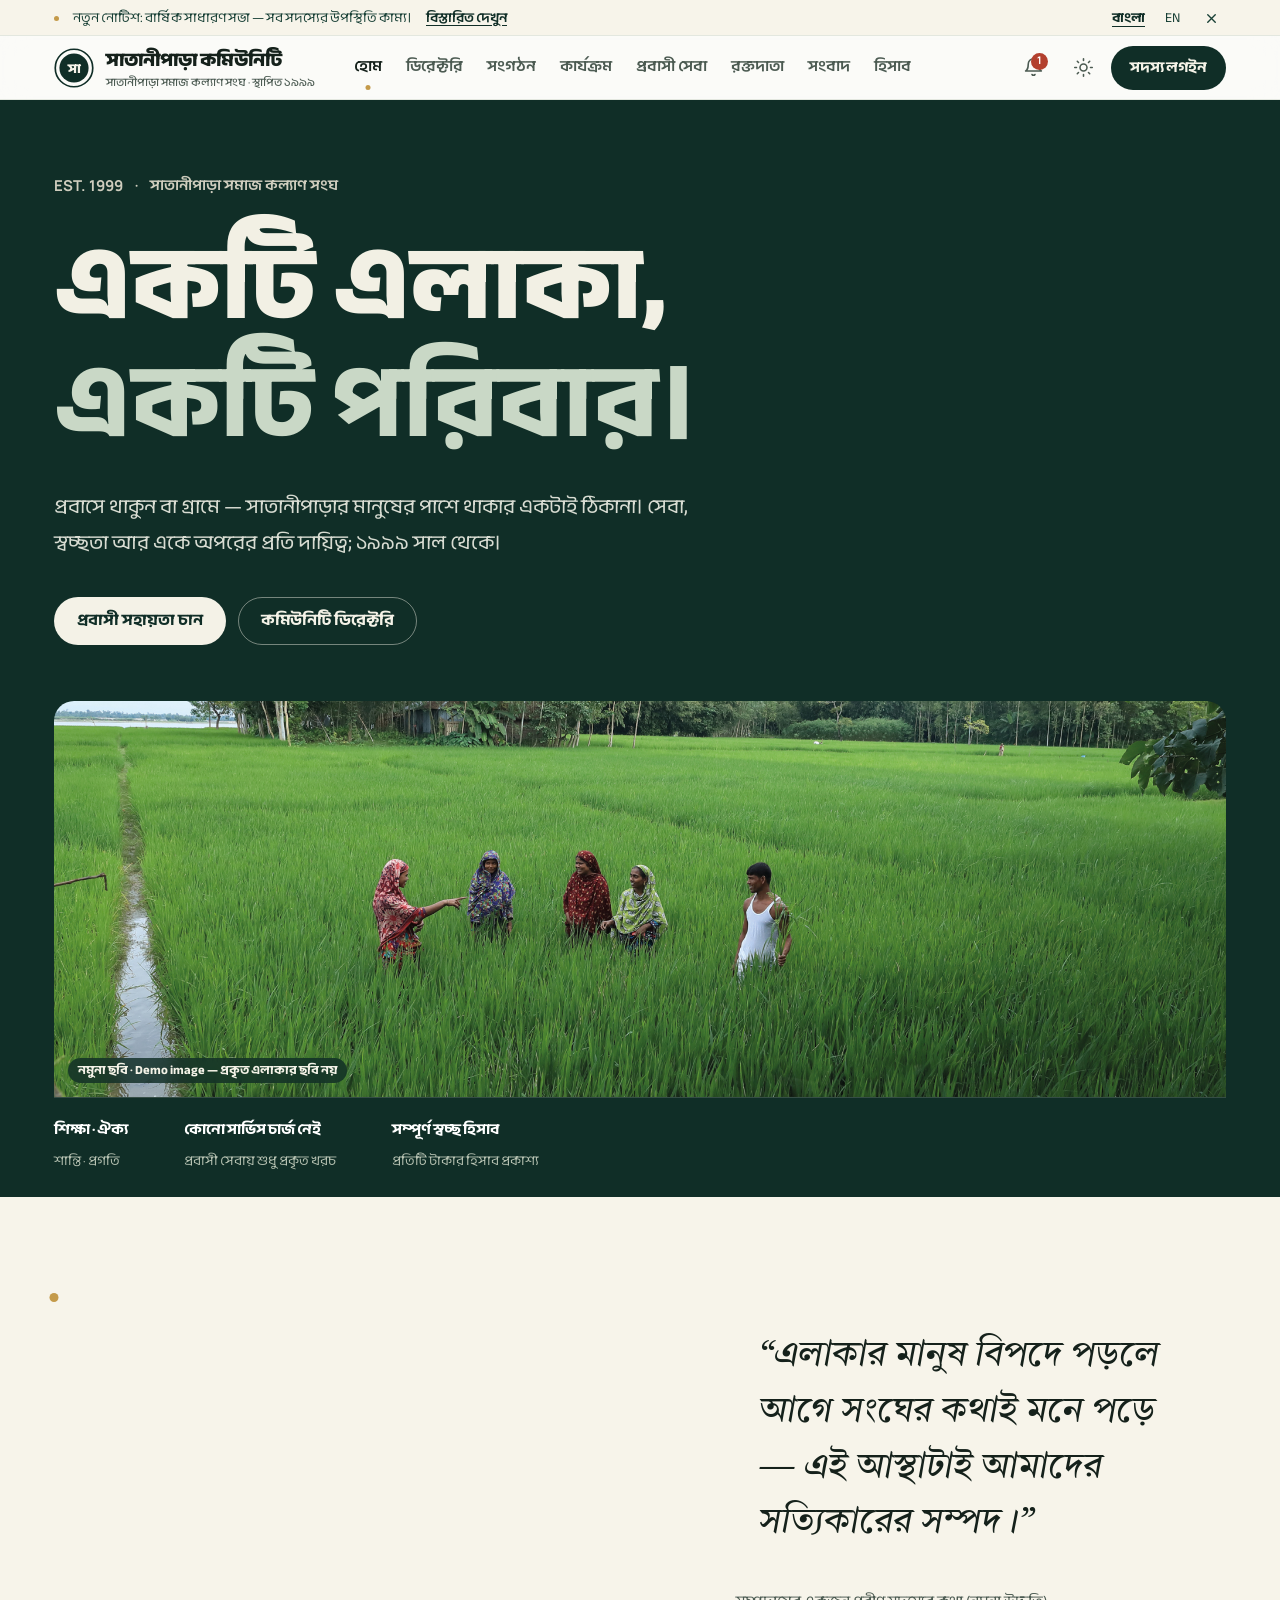
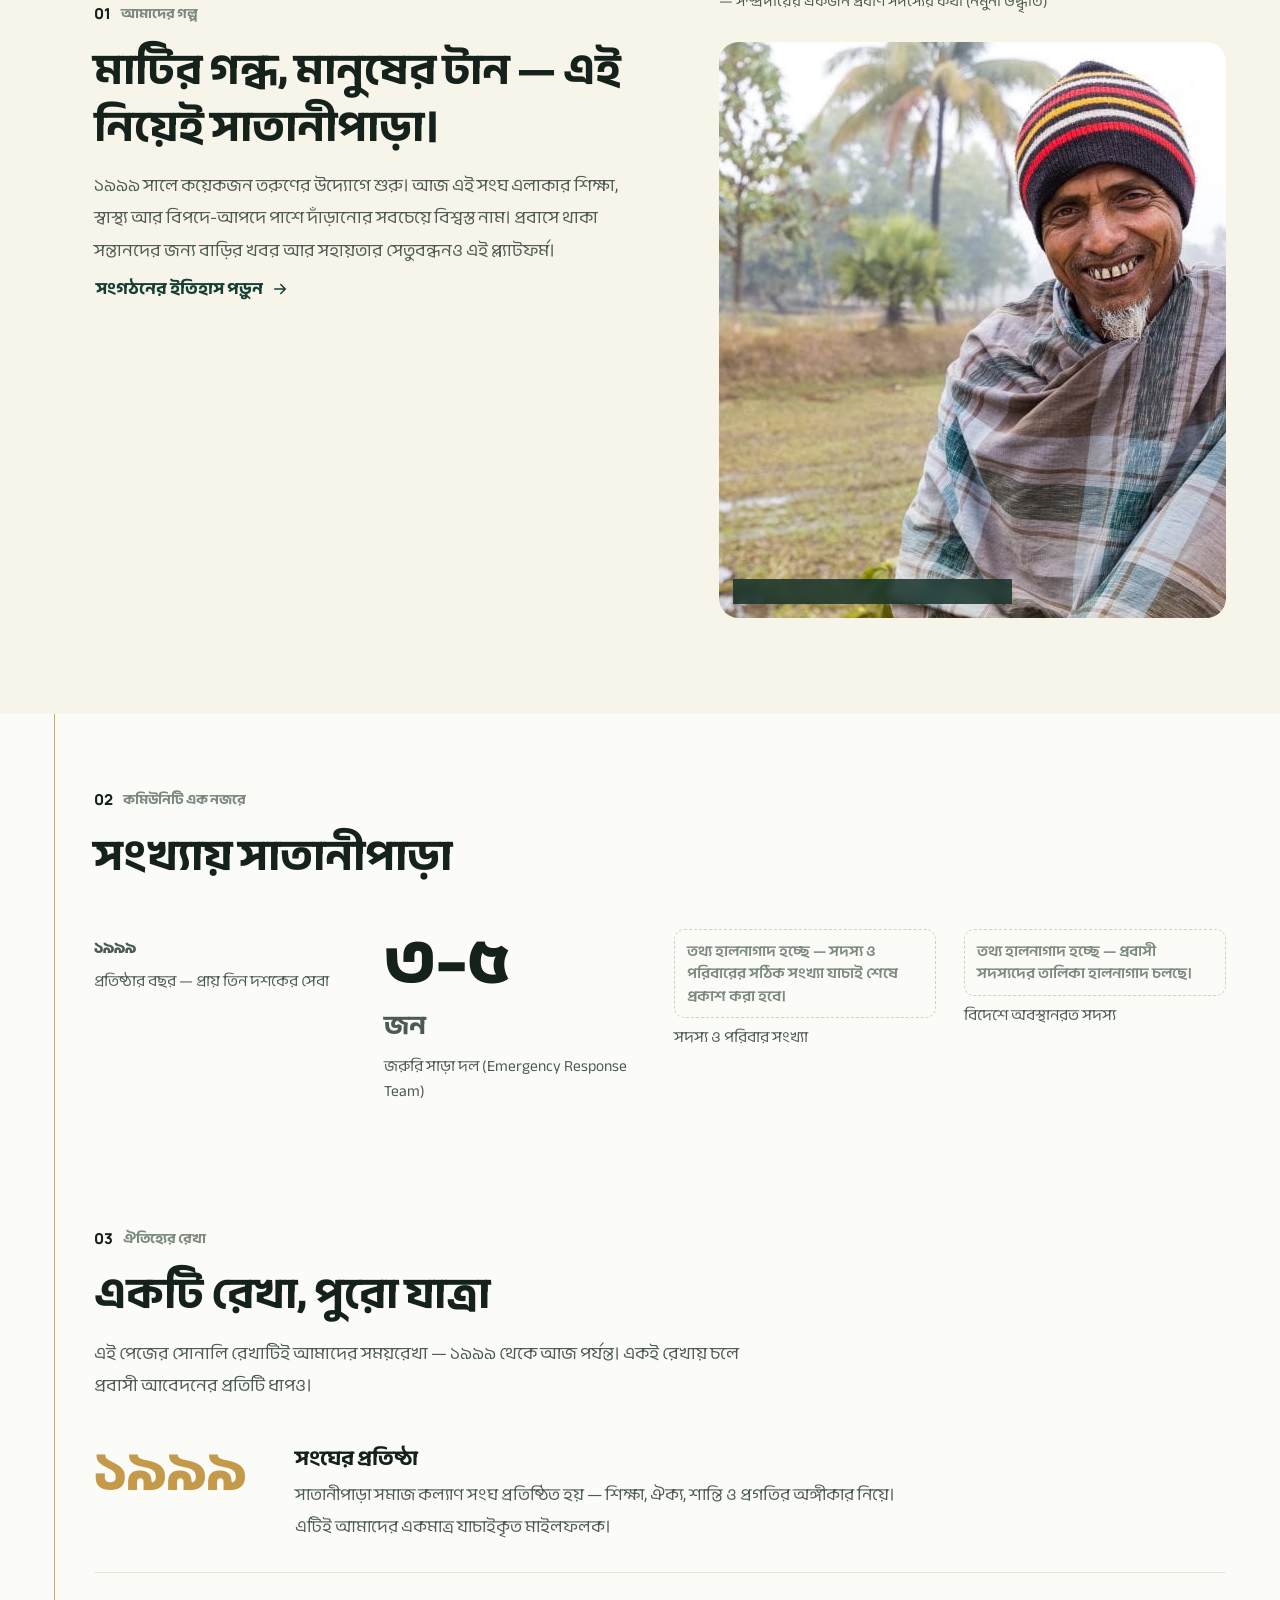
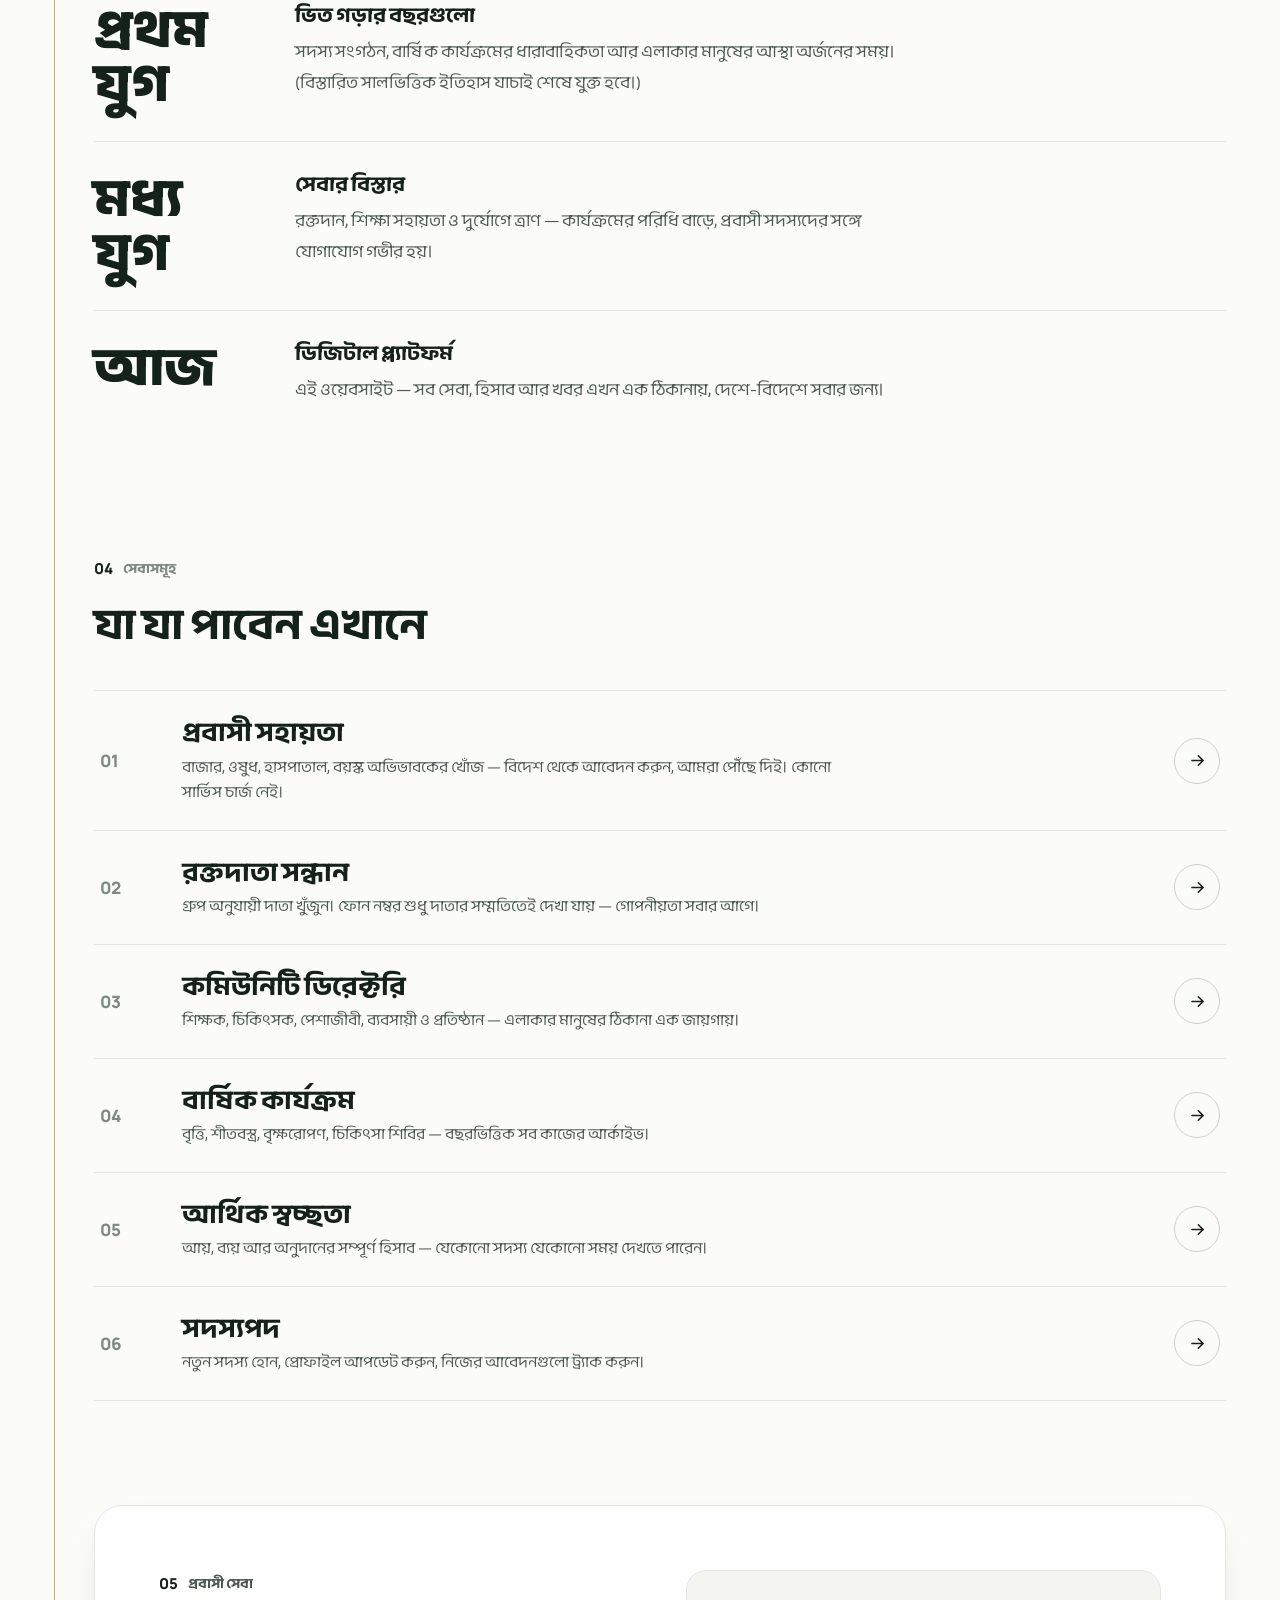
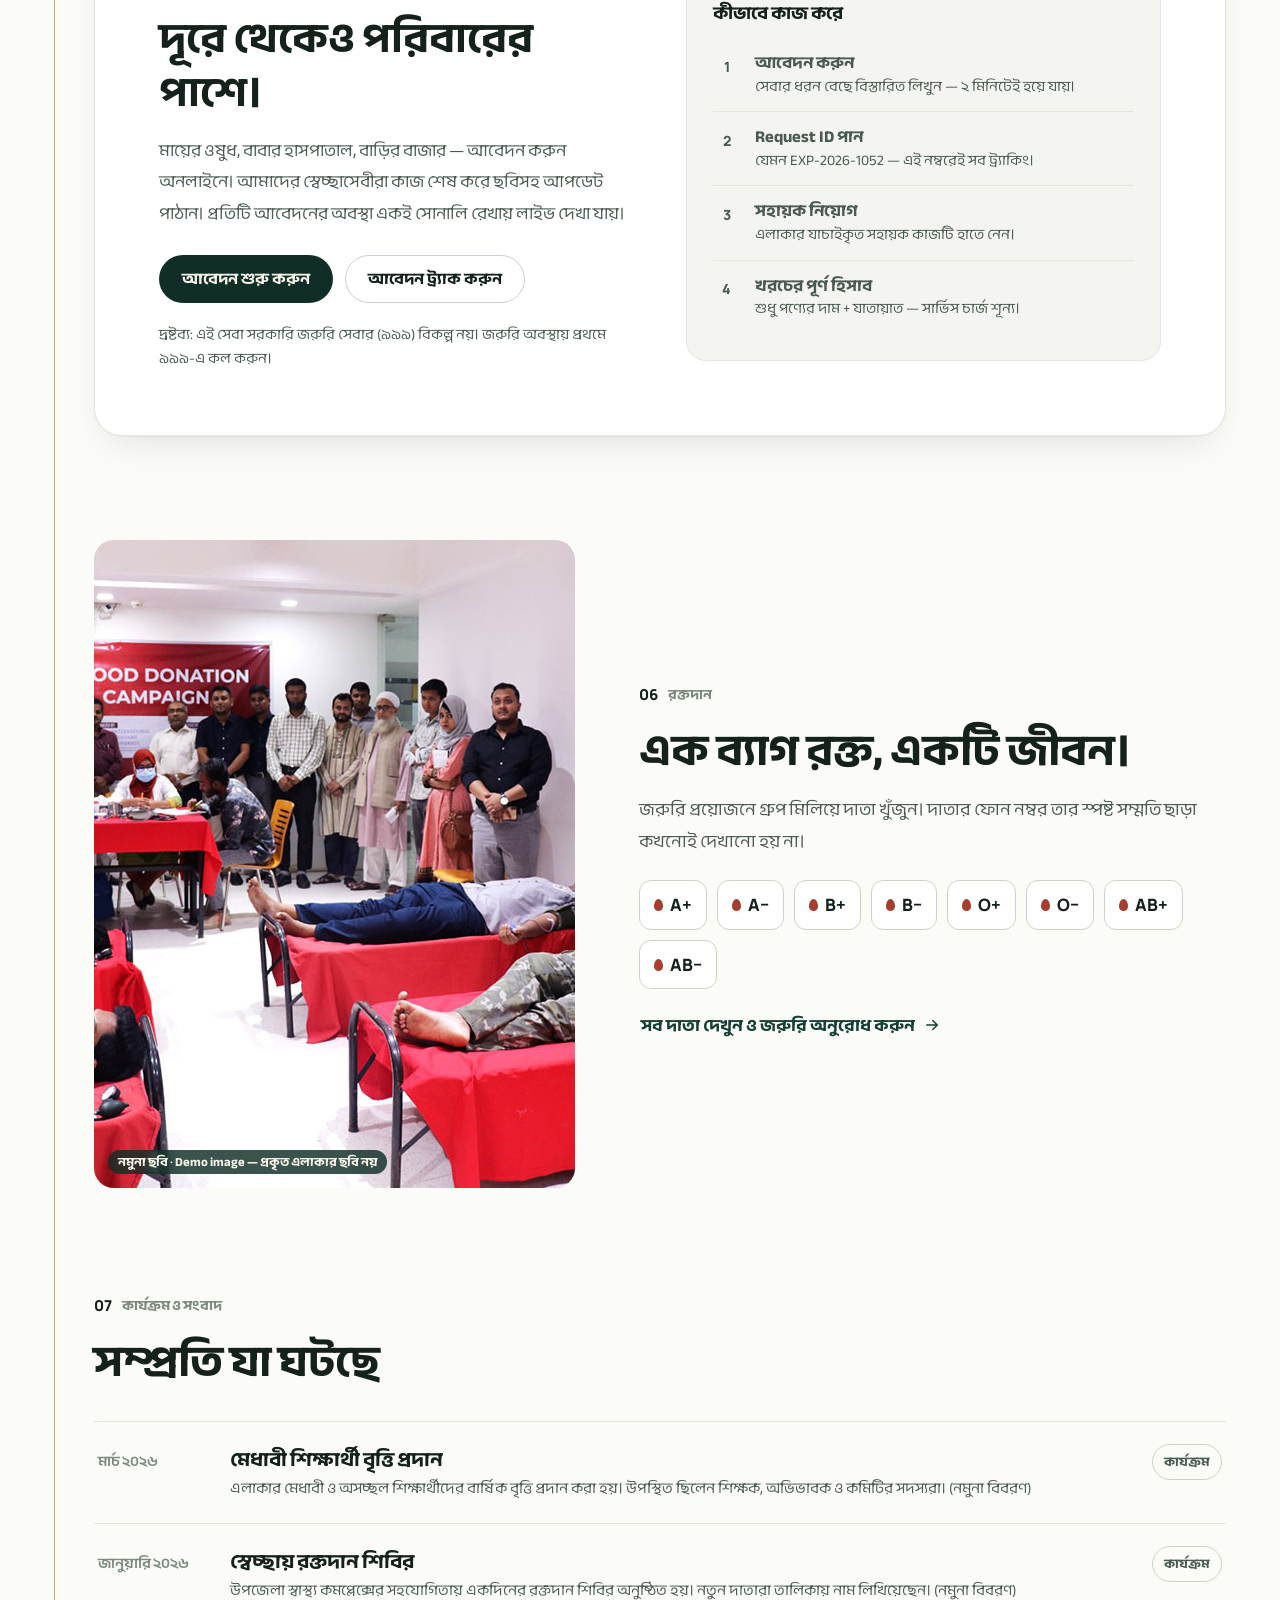
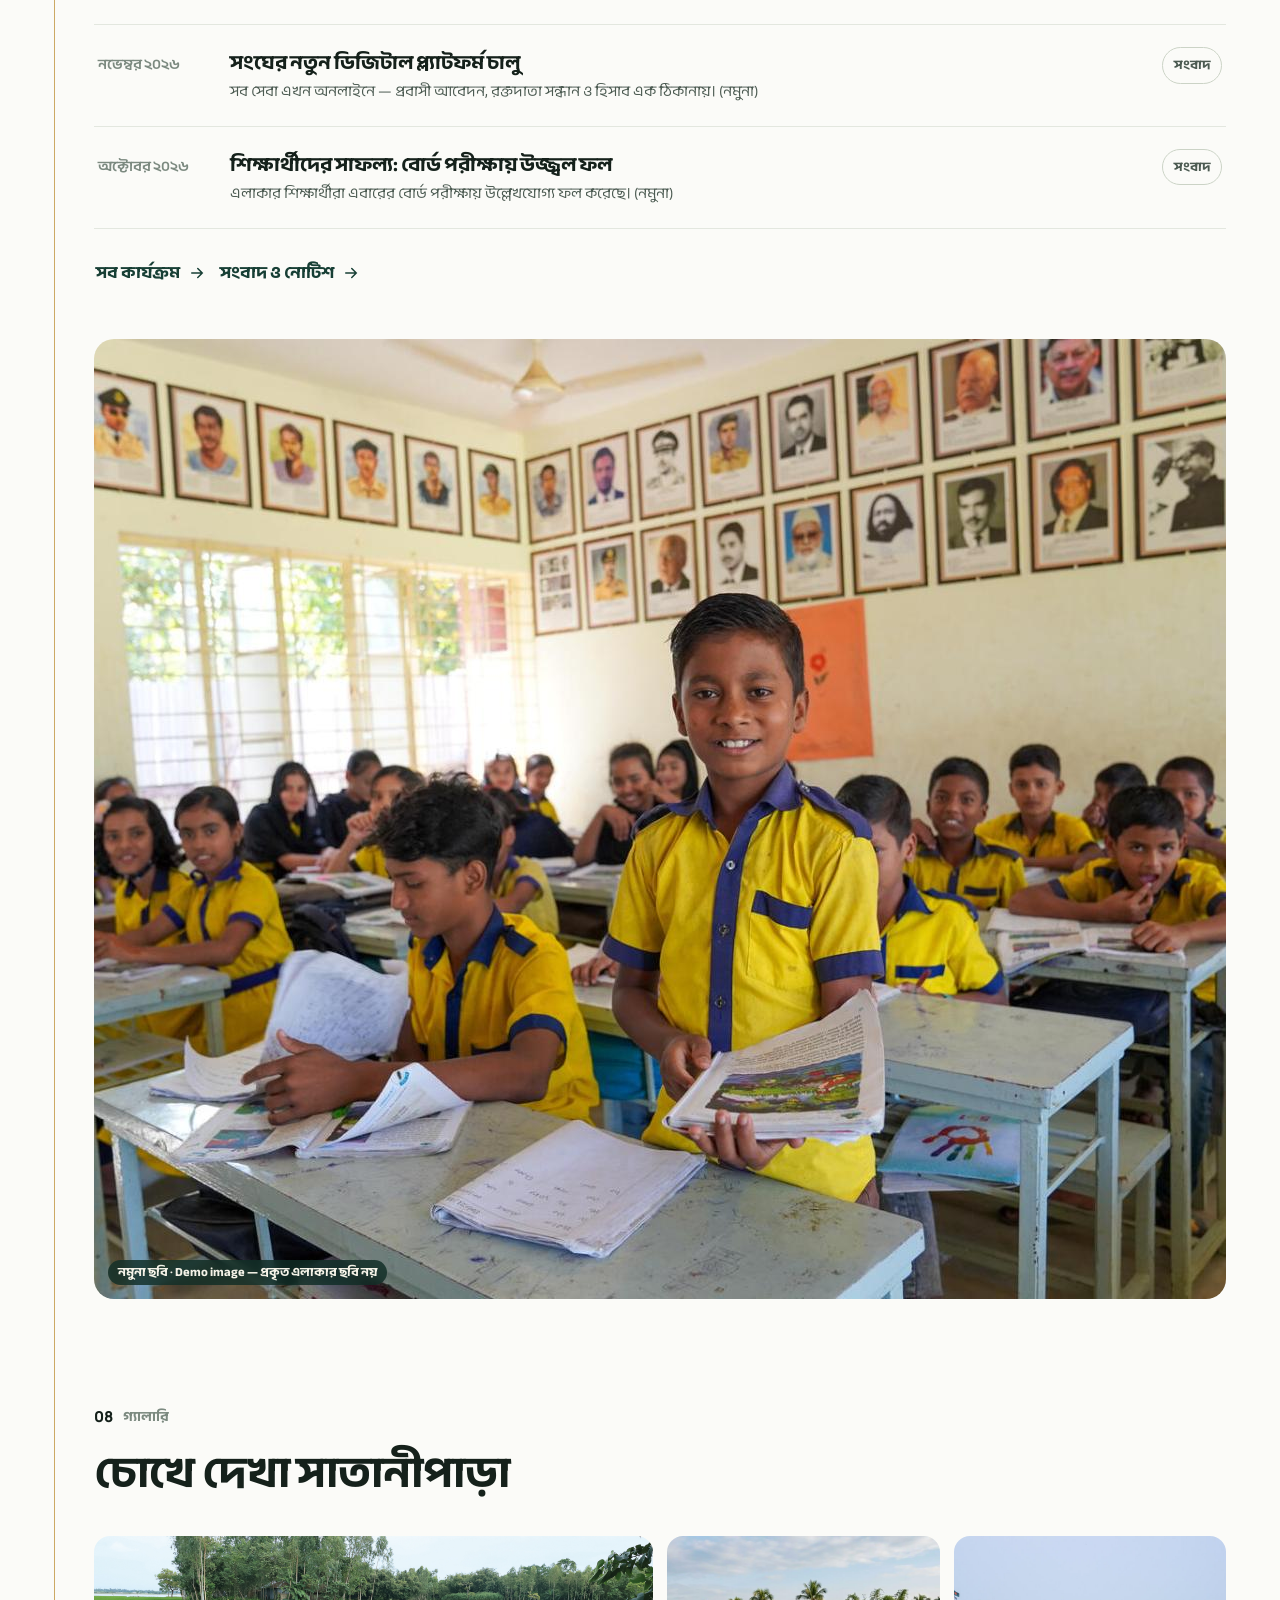
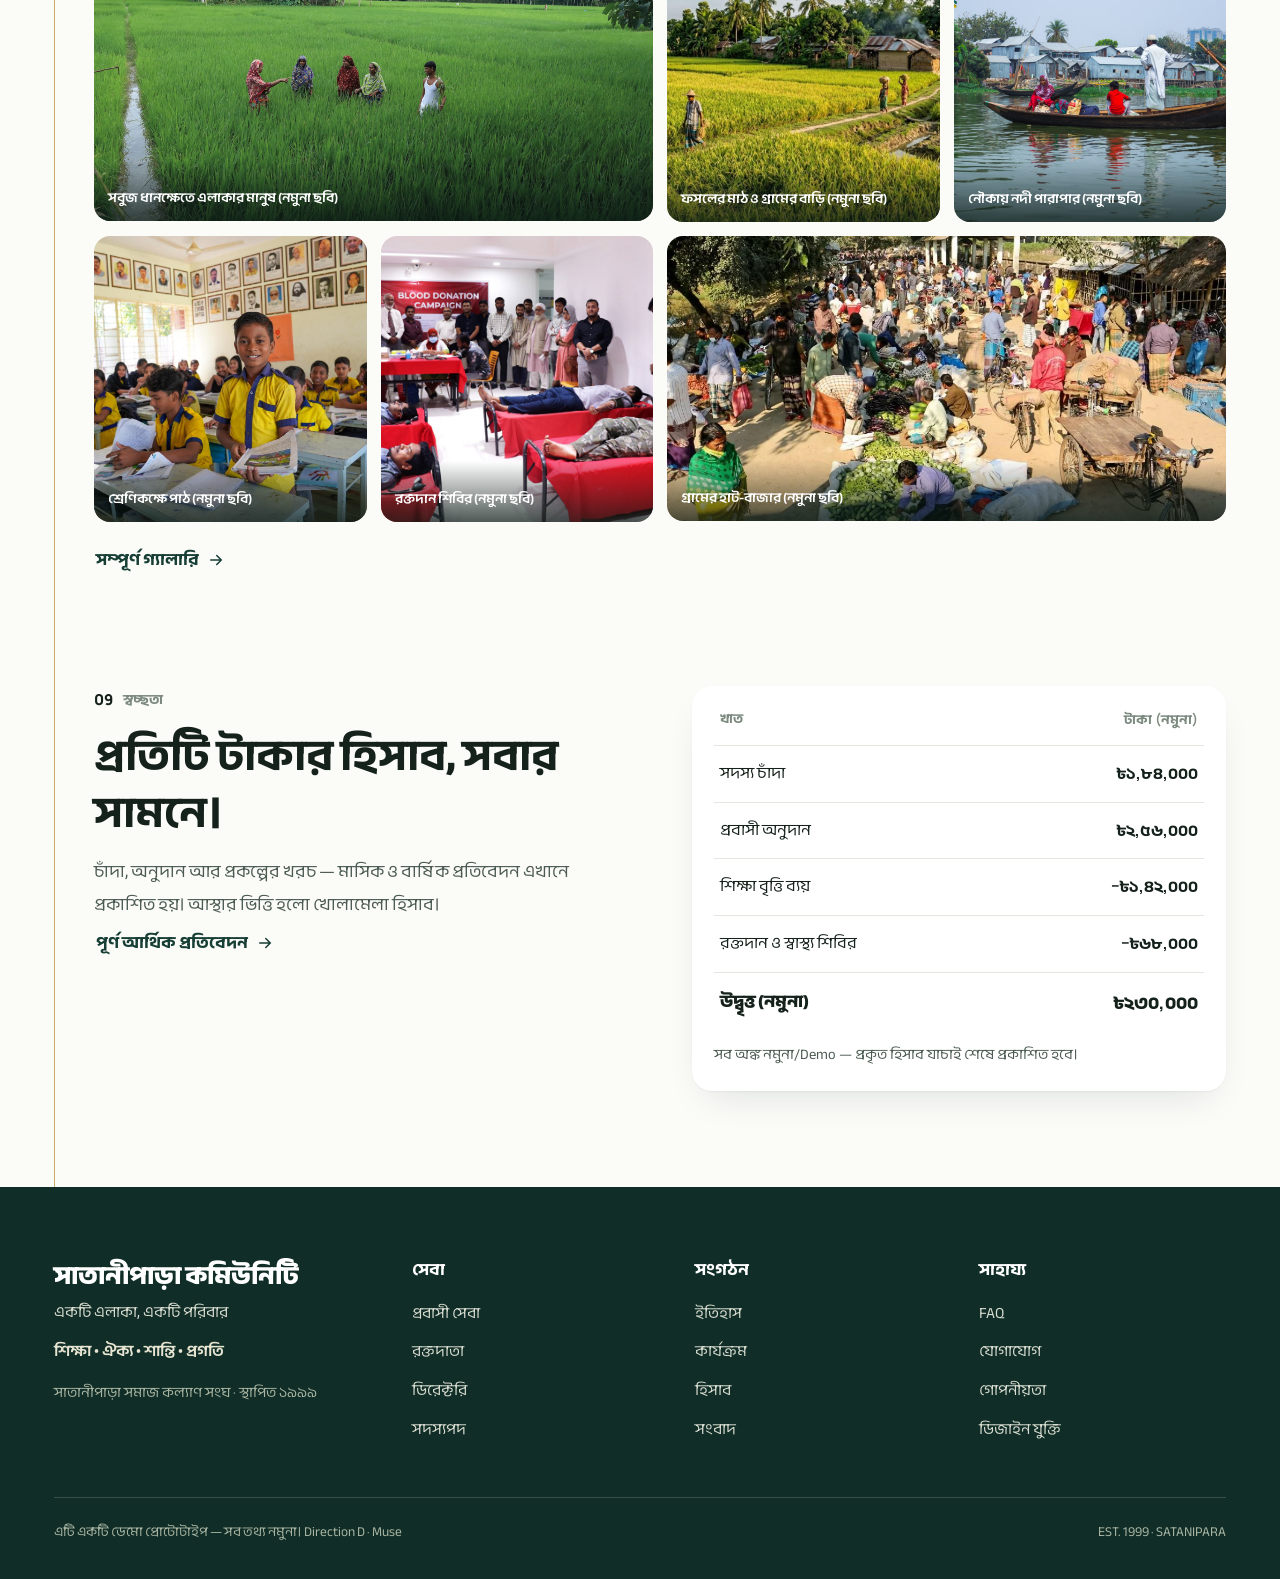
